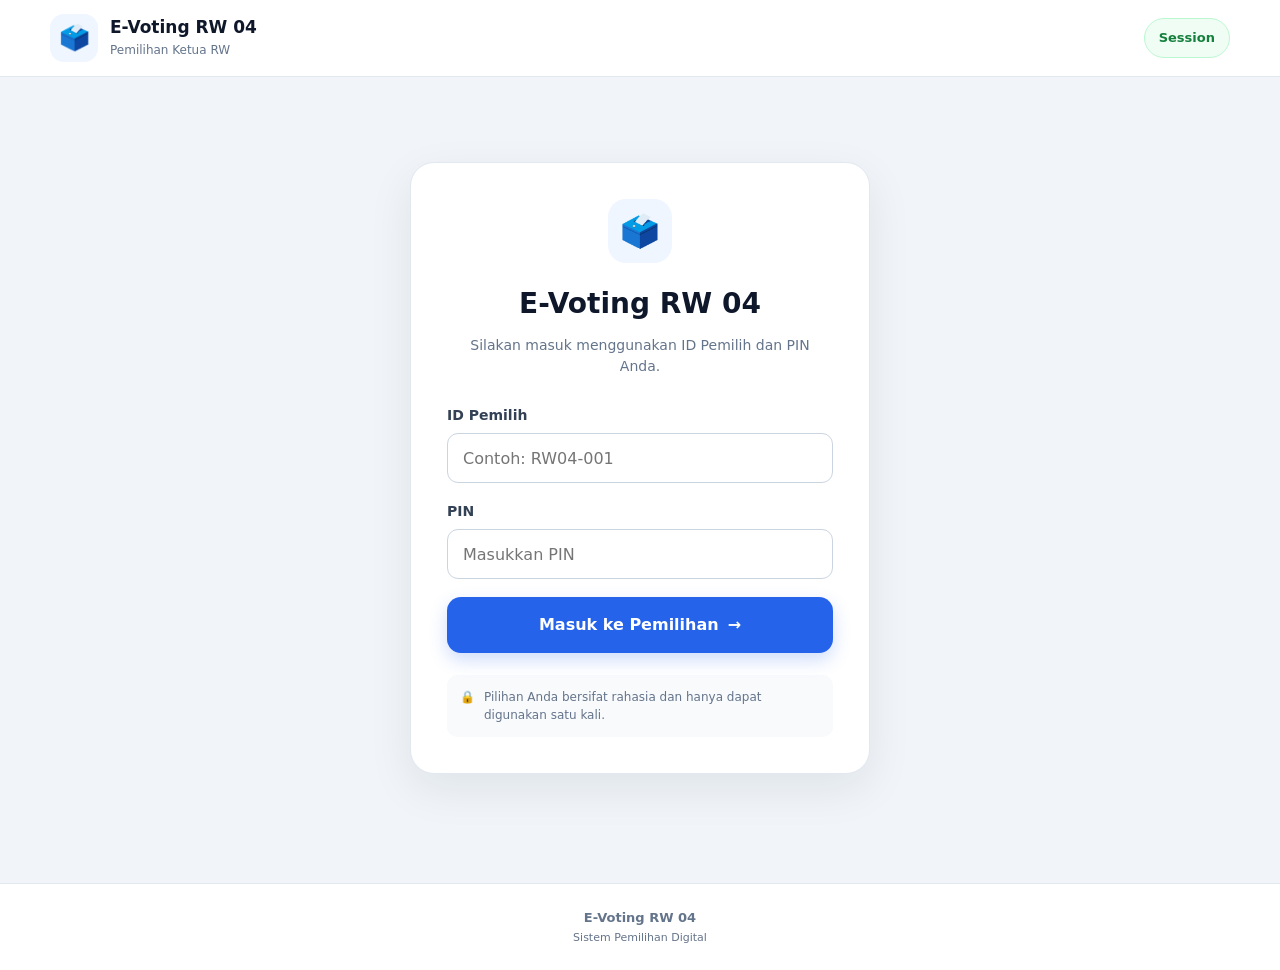
==== index.html @ 7c5d0c3f "first commit" ====
<!DOCTYPE html>
<html lang="id">

<head>

    <meta charset="UTF-8">

    <meta
        name="viewport"
        content="width=device-width, initial-scale=1.0"
    >

    <meta
        name="theme-color"
        content="#2563eb"
    >
    <link rel="icon" type="image/png" href="voting-box.png">

    <title>E-Voting RW 04</title>

    <link
        rel="stylesheet"
        href="style.css"
    >

</head>


<body>


<!-- =====================================================
     LOADING
===================================================== -->

<div
    id="loading"
    class="loading-overlay hidden"
>

    <div class="loading-box">

        <div class="loading-spinner"></div>

        <p id="loadingText">
            Memproses...
        </p>

    </div>

</div>



<!-- =====================================================
     APP
===================================================== -->

<div class="app">


    <!-- =================================================
         HEADER
    ================================================== -->

    <header class="app-header">

        <div class="header-inner">

            <div class="brand">

                <div class="brand-icon">
                    🗳️
                </div>

                <div>

                    <h1>
                        E-Voting RW 04
                    </h1>

                    <p>
                        Pemilihan Ketua RW
                    </p>

                </div>

            </div>


            <div class="header-actions">

                <div
                    id="sessionTimer"
                    class="session-badge"
                >
                    Session
                </div>

                <button
                    type="button"
                    id="logoutButton"
                    class="button button-logout hidden"
                >
                    Keluar
                </button>

            </div>

        </div>

    </header>



    <!-- =================================================
         MAIN
    ================================================== -->

    <main class="main-container">


        <!-- =================================================
             LOGIN PAGE
        ================================================== -->

        <section
            id="loginPage"
            class="page"
        >

            <div class="login-wrapper">

                <div class="login-card">


                    <div class="login-icon">
                        🗳️
                    </div>


                    <h2>
                        E-Voting RW 04
                    </h2>


                    <p class="login-description">
                        Silakan masuk menggunakan
                        ID Pemilih dan PIN Anda.
                    </p>


                    <div
                        id="loginMessage"
                        class="message"
                    ></div>


                    <form id="loginForm">


                        <div class="form-group">

                            <label for="idPemilih">
                                ID Pemilih
                            </label>

                            <input
                                type="text"
                                id="idPemilih"
                                name="idPemilih"
                                placeholder="Contoh: RW04-001"
                                autocomplete="username"
                                required
                            >

                        </div>


                        <div class="form-group">

                            <label for="pin">
                                PIN
                            </label>

                            <input
                                type="password"
                                id="pin"
                                name="pin"
                                placeholder="Masukkan PIN"
                                autocomplete="current-password"
                                inputmode="numeric"
                                required
                            >

                        </div>


                        <button
                            type="submit"
                            id="loginButton"
                            class="button button-primary button-large"
                        >
                            Masuk ke Pemilihan
                            <span>→</span>
                        </button>


                    </form>


                    <div class="security-note">

                        <span>🔒</span>

                        <span>
                            Pilihan Anda bersifat rahasia
                            dan hanya dapat digunakan satu kali.
                        </span>

                    </div>

                </div>

            </div>

        </section>



        <!-- =================================================
             VOTING PAGE
        ================================================== -->

        <section
            id="votingPage"
            class="page hidden"
        >


            <!-- USER INFO -->

            <div class="welcome-card">

                <div>

                    <span class="section-label">
                        SELAMAT DATANG
                    </span>

                    <h2>
                        Halo,
                        <span id="userName">
                            -
                        </span>
                    </h2>

                    <p>
                        Silakan pilih satu calon
                        untuk memberikan suara Anda.
                    </p>

                </div>


                <div class="vote-rule">

                    <strong>
                        1 suara
                    </strong>

                    <span>
                        per pemilih
                    </span>

                </div>

            </div>



            <!-- WARNING -->

            <div class="warning-card">

                <div class="warning-icon">
                    ⚠️
                </div>

                <div>

                    <strong>
                        Perhatikan pilihan Anda
                    </strong>

                    <p>
                        Anda hanya dapat memilih satu calon.
                        Pastikan pilihan Anda sudah benar
                        karena suara yang telah dikirim
                        tidak dapat diubah.
                    </p>

                </div>

            </div>



            <!-- TITLE -->

            <div class="candidate-heading">

                <div>

                    <span class="section-label">
                        DAFTAR CALON
                    </span>

                    <h2>
                        Siapa pilihan Anda?
                    </h2>

                </div>


                <div class="candidate-count">

                    <strong id="candidateCount">
                        0
                    </strong>

                    <span>
                        calon
                    </span>

                </div>

            </div>



            <!-- CANDIDATE GRID -->

            <div
                id="candidateGrid"
                class="candidate-grid"
            >

                <div class="candidate-loading">

                    <div class="candidate-spinner"></div>

                    <span>
                        Memuat daftar calon...
                    </span>

                </div>

            </div>



            <!-- SELECTED INFO -->

            <div
                id="selectedInfo"
                class="selected-info hidden"
            >

                <div class="selected-check">
                    ✓
                </div>

                <div class="selected-info-text">

                    <span>
                        PILIHAN ANDA
                    </span>

                    <strong id="selectedCandidateName">
                        -
                    </strong>

                </div>

                <div
                    id="selectedCandidateNumber"
                    class="selected-number"
                >
                    00
                </div>

            </div>



            <!-- CONFIRM BUTTON -->

            <div class="confirm-area">

                <button
                    type="button"
                    id="confirmVoteButton"
                    class="button button-primary button-large"
                >
                    Lanjutkan Konfirmasi
                    <span>→</span>
                </button>

            </div>


        </section>



        <!-- =================================================
             CONFIRM PAGE
        ================================================== -->

        <section
            id="confirmPage"
            class="page hidden"
        >

            <div class="confirm-wrapper">

                <div class="confirm-card">


                    <div class="confirm-icon">
                        ✓
                    </div>


                    <span class="section-label">
                        KONFIRMASI PILIHAN
                    </span>


                    <h2>
                        Pastikan pilihan Anda
                        sudah benar
                    </h2>


                    <p class="confirm-description">
                        Setelah suara dikirim,
                        pilihan tidak dapat diubah.
                    </p>



                    <div class="confirmation-candidate">

                        <div
                            id="confirmationNumber"
                            class="confirmation-number"
                        >
                            00
                        </div>

                        <div>

                            <span>
                                Anda memilih
                            </span>

                            <strong id="confirmationName">
                                -
                            </strong>

                        </div>

                    </div>



                    <div
                        id="voteMessage"
                        class="message"
                    ></div>



                    <div class="confirm-actions">

                        <button
                            type="button"
                            id="backToVotingButton"
                            class="button button-secondary"
                        >
                            ← Kembali
                        </button>


                        <button
                            type="button"
                            id="submitVoteButton"
                            class="button button-primary"
                        >
                            Ya, Kirim Suara
                            <span>✓</span>
                        </button>

                    </div>


                </div>

            </div>

        </section>



        <!-- =================================================
             SUCCESS PAGE
        ================================================== -->

        <section
            id="successPage"
            class="page hidden"
        >

            <div class="success-wrapper">

                <div class="success-card">


                    <div class="success-icon">
                        ✓
                    </div>


                    <span class="section-label">
                        SUARA BERHASIL
                    </span>


                    <h2>
                        Terima kasih!
                    </h2>


                    <p>
                        Suara Anda telah berhasil
                        dicatat dalam sistem.
                    </p>


                    <div class="vote-receipt">

                        <span>
                            ID Suara
                        </span>

                        <strong id="voteId">
                            -
                        </strong>

                    </div>


                    <button
                        type="button"
                        id="viewResultButton"
                        class="button button-primary button-large"
                    >
                        Lihat Hasil
                        <span>→</span>
                    </button>


                </div>

            </div>

        </section>



        <!-- =================================================
             RESULT PAGE
        ================================================== -->

        <section
            id="resultPage"
            class="page hidden"
        >


            <div class="result-header">

                <div>

                    <span class="section-label">
                        HASIL PEMILIHAN
                    </span>

                    <h2>
                        Perolehan Suara
                    </h2>

                    <p>
                        Hasil suara berdasarkan data
                        yang tercatat dalam sistem.
                    </p>

                </div>


                <button
                    type="button"
                    id="refreshResultButton"
                    class="button button-secondary"
                >
                    ↻ Refresh
                </button>

            </div>



            <div
                id="resultGrid"
                class="result-grid"
            ></div>


        </section>


    </main>



    <!-- =================================================
         FOOTER
    ================================================== -->

    <footer class="app-footer">

        <p>
            E-Voting RW 04
        </p>

        <span>
            Sistem Pemilihan Digital
        </span>

    </footer>


</div>



<script src="app.js"></script>

</body>

</html>
---- style.css ----
/* =====================================================
   E-VOTING RW 04
   STYLE.CSS
===================================================== */


/* =====================================================
   RESET
===================================================== */

* {
    box-sizing: border-box;
    margin: 0;
    padding: 0;
}


html {
    scroll-behavior: smooth;
}


body {
    min-height: 100vh;

    background: #f1f5f9;

    color: #0f172a;

    font-family:
        Inter,
        system-ui,
        -apple-system,
        BlinkMacSystemFont,
        "Segoe UI",
        sans-serif;

    line-height: 1.5;
}


button,
input {
    font: inherit;
}


button {
    cursor: pointer;
}


img {
    max-width: 100%;
}


/* =====================================================
   UTILITY
===================================================== */

.hidden {
    display: none !important;
}


/* =====================================================
   APP
===================================================== */

.app {
    min-height: 100vh;

    display: flex;
    flex-direction: column;
}


/* =====================================================
   HEADER
===================================================== */

.app-header {
    position: sticky;
    top: 0;

    z-index: 100;

    background: rgba(255, 255, 255, 0.96);

    border-bottom: 1px solid #e2e8f0;

    backdrop-filter: blur(12px);
}


.header-inner {
    width: min(1180px, calc(100% - 32px));

    min-height: 76px;

    margin: 0 auto;

    display: flex;
    align-items: center;
    justify-content: space-between;

    gap: 20px;
}


.brand {
    display: flex;
    align-items: center;

    gap: 12px;
}


.brand-icon {
    width: 48px;
    height: 48px;

    display: flex;
    align-items: center;
    justify-content: center;

    background: #eff6ff;

    border-radius: 14px;

    font-size: 25px;
}


.brand h1 {
    color: #0f172a;

    font-size: 17px;
    font-weight: 800;

    line-height: 1.2;
}


.brand p {
    margin-top: 3px;

    color: #64748b;

    font-size: 12px;
}


.header-actions {
    display: flex;
    align-items: center;

    gap: 10px;
}


.session-badge {
    padding: 9px 14px;

    color: #15803d;

    background: #f0fdf4;

    border: 1px solid #bbf7d0;

    border-radius: 999px;

    font-size: 13px;
    font-weight: 700;

    white-space: nowrap;
}


/* =====================================================
   MAIN
===================================================== */

.main-container {
    width: min(1180px, calc(100% - 32px));

    margin: 0 auto;

    flex: 1;

    padding: 36px 0 60px;
}


.page {
    width: 100%;
}


/* =====================================================
   BUTTON
===================================================== */

.button {
    min-height: 48px;

    display: inline-flex;
    align-items: center;
    justify-content: center;

    gap: 9px;

    padding: 0 20px;

    border: 0;
    border-radius: 12px;

    font-weight: 700;

    transition:
        transform 0.15s ease,
        box-shadow 0.15s ease,
        opacity 0.15s ease;
}


.button:hover {
    transform: translateY(-1px);
}


.button:active {
    transform: translateY(0);
}


.button:disabled {
    cursor: not-allowed;

    opacity: 0.65;

    transform: none;
}


.button-primary {
    color: #ffffff;

    background: #2563eb;

    box-shadow:
        0 7px 18px rgba(37, 99, 235, 0.22);
}


.button-primary:hover {
    background: #1d4ed8;
}


.button-secondary {
    color: #1e293b;

    background: #ffffff;

    border: 1px solid #cbd5e1;
}


.button-secondary:hover {
    background: #f8fafc;
}


.button-large {
    width: 100%;

    min-height: 56px;

    border-radius: 14px;

    font-size: 16px;
}


.button-logout {
    min-height: 42px;

    color: #dc2626;

    background: #fff7f7;

    border: 1px solid #fecaca;

    border-radius: 11px;
}


.button-logout:hover {
    background: #fef2f2;
}


.is-loading {
    position: relative;

    pointer-events: none;
}


/* =====================================================
   LOGIN
===================================================== */

.login-wrapper {
    min-height: calc(100vh - 190px);

    display: flex;
    align-items: center;
    justify-content: center;
}


.login-card {
    width: min(460px, 100%);

    padding: 36px;

    background: #ffffff;

    border: 1px solid #e2e8f0;

    border-radius: 24px;

    box-shadow:
        0 15px 45px rgba(15, 23, 42, 0.08);
}


.login-icon {
    width: 64px;
    height: 64px;

    margin: 0 auto 20px;

    display: flex;
    align-items: center;
    justify-content: center;

    background: #eff6ff;

    border-radius: 18px;

    font-size: 32px;
}


.login-card h2 {
    text-align: center;

    font-size: 28px;
    font-weight: 800;
}


.login-description {
    margin: 10px auto 28px;

    max-width: 340px;

    color: #64748b;

    text-align: center;

    font-size: 14px;
}


.form-group {
    margin-bottom: 18px;
}


.form-group label {
    display: block;

    margin-bottom: 7px;

    color: #334155;

    font-size: 14px;
    font-weight: 700;
}


.form-group input {
    width: 100%;

    height: 50px;

    padding: 0 15px;

    color: #0f172a;

    background: #ffffff;

    border: 1px solid #cbd5e1;

    border-radius: 11px;

    outline: none;

    transition:
        border-color 0.15s ease,
        box-shadow 0.15s ease;
}


.form-group input:focus {
    border-color: #2563eb;

    box-shadow:
        0 0 0 4px rgba(37, 99, 235, 0.10);
}


.security-note {
    margin-top: 22px;

    padding: 13px;

    display: flex;

    gap: 9px;

    color: #64748b;

    background: #f8fafc;

    border-radius: 10px;

    font-size: 12px;
}


/* =====================================================
   MESSAGE
===================================================== */

.message {
    display: none;

    margin-bottom: 16px;

    padding: 12px 14px;

    border-radius: 10px;

    font-size: 14px;
}


.message:not(:empty) {
    display: block;
}


.message.error {
    color: #b91c1c;

    background: #fef2f2;

    border: 1px solid #fecaca;
}


.message.success {
    color: #166534;

    background: #f0fdf4;

    border: 1px solid #bbf7d0;
}


/* =====================================================
   WELCOME
===================================================== */

.welcome-card {
    display: flex;
    align-items: center;
    justify-content: space-between;

    gap: 20px;

    padding: 26px;

    background: #ffffff;

    border: 1px solid #e2e8f0;

    border-radius: 20px;

    box-shadow:
        0 8px 25px rgba(15, 23, 42, 0.05);
}


.section-label {
    display: block;

    margin-bottom: 7px;

    color: #2563eb;

    font-size: 11px;
    font-weight: 800;

    letter-spacing: 0.12em;
}


.welcome-card h2 {
    font-size: 25px;
    font-weight: 800;
}


.welcome-card p {
    margin-top: 4px;

    color: #64748b;

    font-size: 14px;
}


.vote-rule {
    min-width: 120px;

    padding: 15px;

    text-align: center;

    background: #eff6ff;

    border-radius: 14px;
}


.vote-rule strong {
    display: block;

    color: #1d4ed8;

    font-size: 17px;
}


.vote-rule span {
    color: #64748b;

    font-size: 12px;
}


/* =====================================================
   WARNING
===================================================== */

.warning-card {
    margin-top: 18px;

    padding: 17px 20px;

    display: flex;

    gap: 13px;

    background: #fffbeb;

    border: 1px solid #fde68a;

    border-radius: 16px;
}


.warning-icon {
    font-size: 21px;
}


.warning-card strong {
    color: #92400e;

    font-size: 14px;
}


.warning-card p {
    margin-top: 3px;

    color: #92400e;

    font-size: 13px;
}


/* =====================================================
   CANDIDATE HEADING
===================================================== */

.candidate-heading {
    margin: 34px 0 20px;

    display: flex;
    align-items: end;
    justify-content: space-between;

    gap: 20px;
}


.candidate-heading h2 {
    font-size: 28px;
    font-weight: 800;
}


.candidate-count {
    padding: 9px 15px;

    display: flex;
    align-items: center;

    gap: 5px;

    background: #ffffff;

    border: 1px solid #dbe3ef;

    border-radius: 999px;

    color: #64748b;

    font-size: 13px;
}


.candidate-count strong {
    color: #2563eb;

    font-size: 16px;
}


/* =====================================================
   CANDIDATE GRID
===================================================== */

.candidate-grid {
    display: grid;

    grid-template-columns:
        repeat(3, minmax(0, 1fr));

    gap: 22px;

    align-items: stretch;
}


/* =====================================================
   CANDIDATE CARD
===================================================== */

.candidate-card {
    position: relative;

    display: flex;
    flex-direction: column;

    width: 100%;

    min-width: 0;

    overflow: hidden;

    background: #ffffff;

    border: 1px solid #e2e8f0;

    border-radius: 22px;

    box-shadow:
        0 8px 25px rgba(15, 23, 42, 0.07);

    transition:
        transform 0.2s ease,
        box-shadow 0.2s ease,
        border-color 0.2s ease;
}


.candidate-card:hover {
    transform: translateY(-3px);

    box-shadow:
        0 15px 35px rgba(15, 23, 42, 0.11);
}


.candidate-card.selected {
    border: 2px solid #2563eb;

    box-shadow:
        0 12px 32px rgba(37, 99, 235, 0.18);
}


/* =====================================================
   CANDIDATE PHOTO
===================================================== */

.candidate-photo {
    position: relative;

    width: 100%;

    aspect-ratio: 4 / 3;

    overflow: hidden;

    background: #e2e8f0;
}


.candidate-image {
    display: block;

    width: 100%;
    height: 100%;

    object-fit: cover;

    object-position: center;

    background: #e2e8f0;

    transition:
        transform 0.3s ease;
}


.candidate-card:hover
.candidate-image {
    transform: scale(1.02);
}


/* =====================================================
   CANDIDATE NUMBER
===================================================== */

.candidate-number {
    position: absolute;

    top: 14px;
    left: 14px;

    z-index: 10;

    min-width: 58px;
    height: 48px;

    padding: 0 12px;

    display: flex;
    align-items: center;
    justify-content: center;

    color: #ffffff;

    background: #2563eb;

    border: 4px solid #ffffff;

    border-radius: 14px;

    font-size: 20px;
    font-weight: 800;

    line-height: 1;

    box-shadow:
        0 5px 14px rgba(37, 99, 235, 0.3);
}


/* =====================================================
   CANDIDATE CONTENT
===================================================== */

.candidate-content {
    display: flex;
    flex-direction: column;

    flex: 1;

    padding: 24px;
}


.candidate-name {
    margin: 0 0 9px;

    color: #0f172a;

    font-size: 21px;
    font-weight: 800;

    line-height: 1.3;
}


.candidate-vision {
    margin: 0;

    min-height: 52px;

    color: #64748b;

    font-size: 14px;

    line-height: 1.6;
}


/* =====================================================
   MISSION DETAILS
===================================================== */

.mission-details {
    margin-top: 16px;

    padding-top: 15px;

    border-top: 1px solid #e2e8f0;
}


.mission-details summary {
    cursor: pointer;

    color: #2563eb;

    font-size: 14px;
    font-weight: 700;

    list-style: none;
}


.mission-details summary::-webkit-details-marker {
    display: none;
}


.mission-details summary::before {
    content: "+";

    display: inline-block;

    margin-right: 9px;

    font-size: 19px;

    font-weight: 500;
}


.mission-details[open]
summary::before {
    content: "−";
}


.mission-content {
    margin-top: 14px;

    padding: 14px;

    color: #475569;

    background: #f8fafc;

    border-radius: 11px;

    font-size: 13px;

    line-height: 1.6;
}


.mission-content strong {
    display: block;

    margin-bottom: 4px;

    color: #0f172a;
}


.mission-content strong:not(:first-child) {
    margin-top: 13px;
}


.mission-content p {
    margin: 0;
}


/* =====================================================
   SELECT BUTTON
===================================================== */

.select-candidate {
    width: 100%;

    min-height: 56px;

    margin-top: 22px;

    border-radius: 13px;

    font-size: 16px;
}


/* =====================================================
   SELECTED BADGE
===================================================== */

.selected-badge {
    display: none;

    margin-top: 11px;

    color: #2563eb;

    font-size: 13px;
    font-weight: 700;

    text-align: center;
}


.candidate-card.selected
.selected-badge {
    display: block;
}


/* =====================================================
   SELECTED INFO
===================================================== */

.selected-info {
    margin-top: 22px;

    padding: 16px 20px;

    display: flex;
    align-items: center;

    gap: 13px;

    background: #eff6ff;

    border: 1px solid #bfdbfe;

    border-radius: 15px;
}


.selected-check {
    width: 38px;
    height: 38px;

    flex: 0 0 auto;

    display: flex;
    align-items: center;
    justify-content: center;

    color: #ffffff;

    background: #2563eb;

    border-radius: 50%;

    font-weight: 800;
}


.selected-info-text {
    flex: 1;

    min-width: 0;
}


.selected-info-text span {
    display: block;

    color: #64748b;

    font-size: 10px;
    font-weight: 800;

    letter-spacing: 0.1em;
}


.selected-info-text strong {
    display: block;

    margin-top: 2px;

    color: #0f172a;

    font-size: 16px;
}


.selected-number {
    color: #2563eb;

    font-size: 23px;
    font-weight: 900;
}


.confirm-area {
    margin-top: 18px;
}


/* =====================================================
   LOADING CANDIDATE
===================================================== */

.candidate-loading {
    grid-column: 1 / -1;

    min-height: 220px;

    display: flex;
    align-items: center;
    justify-content: center;
    flex-direction: column;

    gap: 13px;

    color: #64748b;

    background: #ffffff;

    border: 1px solid #e2e8f0;

    border-radius: 20px;
}


.candidate-spinner,
.loading-spinner {
    width: 36px;
    height: 36px;

    border: 4px solid #dbeafe;

    border-top-color: #2563eb;

    border-radius: 50%;

    animation:
        spin 0.8s linear infinite;
}


@keyframes spin {

    to {
        transform: rotate(360deg);
    }

}


.empty-card {
    grid-column: 1 / -1;

    padding: 35px;

    display: flex;
    flex-direction: column;

    align-items: center;

    gap: 8px;

    text-align: center;

    background: #ffffff;

    border: 1px solid #e2e8f0;

    border-radius: 18px;
}


.empty-card strong {
    color: #0f172a;
}


.empty-card span {
    color: #64748b;

    font-size: 14px;
}


/* =====================================================
   CONFIRM PAGE
===================================================== */

.confirm-wrapper,
.success-wrapper {
    min-height: calc(100vh - 190px);

    display: flex;
    align-items: center;
    justify-content: center;
}


.confirm-card,
.success-card {
    width: min(570px, 100%);

    padding: 40px;

    text-align: center;

    background: #ffffff;

    border: 1px solid #e2e8f0;

    border-radius: 24px;

    box-shadow:
        0 15px 45px rgba(15, 23, 42, 0.08);
}


.confirm-icon,
.success-icon {
    width: 70px;
    height: 70px;

    margin: 0 auto 20px;

    display: flex;
    align-items: center;
    justify-content: center;

    color: #ffffff;

    background: #2563eb;

    border-radius: 50%;

    font-size: 32px;
    font-weight: 800;
}


.confirm-card h2,
.success-card h2 {
    font-size: 28px;
    font-weight: 800;
}


.confirm-description,
.success-card > p {
    margin: 10px auto 25px;

    color: #64748b;

    font-size: 14px;
}


.confirmation-candidate {
    margin: 22px 0;

    padding: 18px;

    display: flex;
    align-items: center;

    gap: 16px;

    text-align: left;

    background: #eff6ff;

    border: 1px solid #bfdbfe;

    border-radius: 16px;
}


.confirmation-number {
    width: 62px;
    height: 62px;

    flex: 0 0 auto;

    display: flex;
    align-items: center;
    justify-content: center;

    color: #ffffff;

    background: #2563eb;

    border-radius: 15px;

    font-size: 22px;
    font-weight: 900;
}


.confirmation-candidate span {
    display: block;

    color: #64748b;

    font-size: 12px;
}


.confirmation-candidate strong {
    display: block;

    margin-top: 2px;

    color: #0f172a;

    font-size: 20px;
}


.confirm-actions {
    margin-top: 22px;

    display: grid;

    grid-template-columns:
        1fr 1.4fr;

    gap: 12px;
}


/* =====================================================
   SUCCESS
===================================================== */

.success-icon {
    background: #16a34a;
}


.vote-receipt {
    margin: 25px 0;

    padding: 16px;

    background: #f8fafc;

    border: 1px solid #e2e8f0;

    border-radius: 13px;
}


.vote-receipt span {
    display: block;

    color: #64748b;

    font-size: 12px;
}


.vote-receipt strong {
    display: block;

    margin-top: 4px;

    color: #0f172a;

    font-size: 17px;
}


/* =====================================================
   RESULT
===================================================== */

.result-header {
    margin-bottom: 22px;

    display: flex;
    align-items: end;
    justify-content: space-between;

    gap: 20px;
}


.result-header h2 {
    font-size: 29px;
    font-weight: 800;
}


.result-header p {
    margin-top: 5px;

    color: #64748b;

    font-size: 14px;
}


.result-grid {
    display: flex;
    flex-direction: column;

    gap: 12px;
}


.result-card {
    padding: 18px 20px;

    display: flex;
    align-items: center;

    gap: 16px;

    background: #ffffff;

    border: 1px solid #e2e8f0;

    border-radius: 15px;
}


.result-rank {
    width: 42px;
    height: 42px;

    flex: 0 0 auto;

    display: flex;
    align-items: center;
    justify-content: center;

    color: #ffffff;

    background: #2563eb;

    border-radius: 11px;

    font-weight: 800;
}


.result-main {
    flex: 1;

    min-width: 0;
}


.result-name {
    margin-bottom: 8px;

    color: #0f172a;

    font-size: 15px;
    font-weight: 700;
}


.result-bar-wrapper {
    width: 100%;
    height: 9px;

    overflow: hidden;

    background: #e2e8f0;

    border-radius: 99px;
}


.result-bar {
    height: 100%;

    background: #2563eb;

    border-radius: inherit;

    transition: width 0.5s ease;
}


.result-votes {
    min-width: 80px;

    text-align: right;
}


.result-votes strong {
    display: block;

    color: #0f172a;

    font-size: 20px;
}


.result-votes span {
    color: #64748b;

    font-size: 12px;
}


.result-total {
    margin-top: 10px;

    color: #64748b;

    font-size: 13px;

    text-align: right;
}


/* =====================================================
   GLOBAL LOADING
===================================================== */

.loading-overlay {
    position: fixed;

    inset: 0;

    z-index: 9999;

    display: flex;
    align-items: center;
    justify-content: center;

    background: rgba(15, 23, 42, 0.35);

    backdrop-filter: blur(3px);
}


.loading-box {
    min-width: 190px;

    padding: 25px;

    display: flex;
    flex-direction: column;

    align-items: center;

    gap: 13px;

    background: #ffffff;

    border-radius: 18px;

    box-shadow:
        0 20px 50px rgba(15, 23, 42, 0.2);
}


.loading-box p {
    color: #334155;

    font-size: 14px;
    font-weight: 600;
}


/* =====================================================
   FOOTER
===================================================== */

.app-footer {
    padding: 24px 16px;

    color: #64748b;

    text-align: center;

    border-top: 1px solid #e2e8f0;

    background: #ffffff;
}


.app-footer p {
    font-size: 13px;
    font-weight: 700;
}


.app-footer span {
    display: block;

    margin-top: 2px;

    font-size: 11px;
}


/* =====================================================
   TABLET
===================================================== */

@media (max-width: 980px) {

    .candidate-grid {
        grid-template-columns:
            repeat(2, minmax(0, 1fr));
    }

}


/* =====================================================
   MOBILE
===================================================== */

@media (max-width: 680px) {

    .header-inner {
        width: min(
            100% - 20px,
            1180px
        );

        min-height: 68px;
    }


    .brand-icon {
        width: 42px;
        height: 42px;

        border-radius: 12px;

        font-size: 21px;
    }


    .brand h1 {
        font-size: 15px;
    }


    .brand p {
        display: none;
    }


    .session-badge {
        padding: 7px 10px;

        font-size: 11px;
    }


    .button-logout {
        min-height: 38px;

        padding: 0 12px;

        font-size: 12px;
    }


    .main-container {
        width: calc(100% - 20px);

        padding-top: 20px;
        padding-bottom: 35px;
    }


    .login-wrapper,
    .confirm-wrapper,
    .success-wrapper {
        min-height: calc(100vh - 160px);
    }


    .login-card,
    .confirm-card,
    .success-card {
        padding: 28px 20px;

        border-radius: 20px;
    }


    .login-card h2,
    .confirm-card h2,
    .success-card h2 {
        font-size: 24px;
    }


    .welcome-card {
        padding: 20px;

        align-items: flex-start;

        flex-direction: column;
    }


    .welcome-card h2 {
        font-size: 22px;
    }


    .vote-rule {
        width: 100%;
    }


    .warning-card {
        padding: 15px;
    }


    .candidate-heading {
        margin-top: 27px;

        align-items: center;
    }


    .candidate-heading h2 {
        font-size: 23px;
    }


    .candidate-grid {
        grid-template-columns: 1fr;

        gap: 17px;
    }


    .candidate-card {
        border-radius: 20px;
    }


    .candidate-photo {
        aspect-ratio: 4 / 3;
    }


    .candidate-number {
        top: 12px;
        left: 12px;

        min-width: 54px;
        height: 44px;

        padding: 0 10px;

        border-width: 3px;

        border-radius: 12px;

        font-size: 18px;
    }


    .candidate-content {
        padding: 21px 20px 20px;
    }


    .candidate-name {
        font-size: 20px;
    }


    .candidate-vision {
        min-height: auto;

        font-size: 14px;
    }


    .select-candidate {
        min-height: 54px;

        margin-top: 20px;

        font-size: 16px;
    }


    .selected-info {
        padding: 14px 15px;
    }


    .confirm-actions {
        grid-template-columns: 1fr;

    }


    .result-header {
        align-items: flex-start;

        flex-direction: column;
    }


    .result-header h2 {
        font-size: 24px;
    }


    .result-header .button {
        width: 100%;
    }


    .result-card {
        padding: 14px;

        gap: 11px;
    }


    .result-rank {
        width: 38px;
        height: 38px;
    }


    .result-name {
        font-size: 13px;
    }


    .result-votes {
        min-width: 55px;
    }


    .result-votes strong {
        font-size: 17px;
    }

}


/* =====================================================
   VERY SMALL PHONE
===================================================== */

@media (max-width: 390px) {

    .candidate-heading {
        align-items: flex-start;

        flex-direction: column;
    }


    .candidate-count {
        align-self: flex-start;
    }


    .candidate-number {
        min-width: 50px;
        height: 42px;

        font-size: 17px;
    }


    .candidate-content {
        padding: 19px 17px;
    }


    .brand {
        gap: 8px;
    }


    .header-actions {
        gap: 6px;
    }

}
/* =====================================================
   VISI & MISI
===================================================== */

.candidate-vision {
    margin: 14px 0;
}

.candidate-vision strong,
.vision-section strong,
.misi-section strong {
    display: block;
    margin-bottom: 6px;
    font-weight: 700;
}

.candidate-vision p,
.vision-section p {
    margin: 0;
    line-height: 1.6;
}


/* =====================================================
   MISSION LIST
===================================================== */

.mission-list {
    margin: 8px 0 0;
    padding-left: 22px;
}

.mission-list li {
    margin-bottom: 8px;
    line-height: 1.55;
}

.mission-list li:last-child {
    margin-bottom: 0;
}


/* =====================================================
   MISSION CONTENT
===================================================== */

.mission-content {
    margin-top: 14px;
}

.vision-section {
    margin-bottom: 18px;
}

.misi-section {
    margin-top: 10px;
}

.mission-empty {
    margin: 8px 0 0;
    opacity: 0.7;
}


/* =====================================================
   DETAILS
===================================================== */

.mission-details {
    margin-top: 10px;
}

.mission-details summary {
    cursor: pointer;
    font-weight: 600;
    user-select: none;
}

.mission-details summary:hover {
    opacity: 0.8;
}
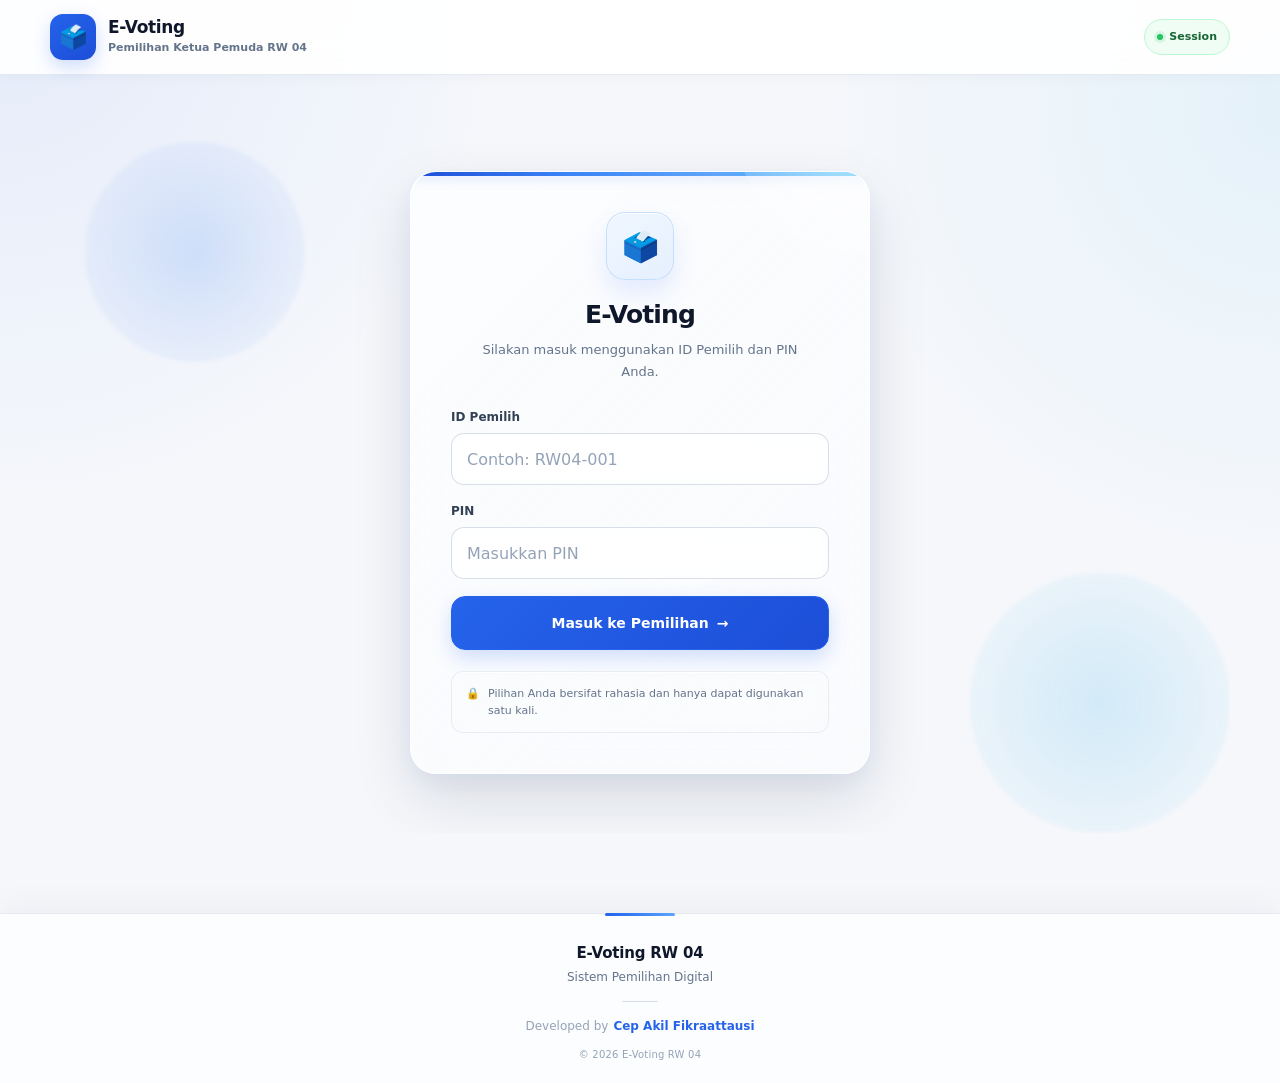
==== commit 01eeaf35: "Update login glassmorphism, etc" ====
--- a/index.html
+++ b/index.html
@@ -76,11 +76,11 @@
                 <div>
 
                     <h1>
-                        E-Voting RW 04
+                        E-Voting
                     </h1>
 
                     <p>
-                        Pemilihan Ketua RW
+                        Pemilihan Ketua Pemuda RW 04
                     </p>
 
                 </div>
@@ -140,7 +140,7 @@
 
 
                     <h2>
-                        E-Voting RW 04
+                        E-Voting
                     </h2>
 
 
@@ -639,17 +639,25 @@
          FOOTER
     ================================================== -->
 
-    <footer class="app-footer">
-
-        <p>
-            E-Voting RW 04
-        </p>
-
-        <span>
-            Sistem Pemilihan Digital
-        </span>
-
-    </footer>
+<footer class="app-footer">
+
+    <div class="footer-brand">
+        <strong>E-Voting RW 04</strong>
+        <span>Sistem Pemilihan Digital</span>
+    </div>
+
+    <div class="footer-divider"></div>
+
+    <div class="footer-developer">
+        <span>Developed by</span>
+        <strong>Cep Akil Fikraattausi</strong>
+    </div>
+
+    <div class="footer-copyright">
+        © 2026 E-Voting RW 04
+    </div>
+
+</footer>
 
 
 </div>
--- a/style.css
+++ b/style.css
@@ -1,12 +1,73 @@
-/* =====================================================
+/* =========================================================
    E-VOTING RW 04
-   STYLE.CSS
-===================================================== */
-
-
-/* =====================================================
+   MODERN MOBILE-FIRST ELECTION SYSTEM
+   STYLE.CSS — FINAL MOBILE
+   ---------------------------------------------------------
+   CATATAN:
+   - Tidak mengubah struktur HTML
+   - Tidak mengubah app.js
+   - Tidak mengubah mekanisme foto
+   - Candidate photo tetap 4:3
+========================================================= */
+
+
+/* =========================================================
+   ROOT
+========================================================= */
+
+:root {
+    --primary: #2563eb;
+    --primary-dark: #1d4ed8;
+    --primary-deep: #1e40af;
+    --primary-soft: #eff6ff;
+    --primary-border: #bfdbfe;
+
+    --success: #16a34a;
+    --success-soft: #f0fdf4;
+    --success-border: #bbf7d0;
+
+    --warning: #d97706;
+    --warning-soft: #fffbeb;
+    --warning-border: #fde68a;
+
+    --danger: #dc2626;
+    --danger-soft: #fef2f2;
+    --danger-border: #fecaca;
+
+    --text: #0f172a;
+    --text-secondary: #334155;
+    --text-muted: #64748b;
+    --text-light: #94a3b8;
+
+    --surface: #ffffff;
+    --surface-soft: #f8fafc;
+
+    --border: #e2e8f0;
+    --border-light: #edf2f7;
+
+    --radius-sm: 10px;
+    --radius-md: 14px;
+    --radius-lg: 18px;
+    --radius-xl: 22px;
+    --radius-2xl: 26px;
+
+    --shadow-sm:
+        0 3px 10px rgba(15, 23, 42, 0.04);
+
+    --shadow-md:
+        0 8px 24px rgba(15, 23, 42, 0.06);
+
+    --shadow-lg:
+        0 18px 42px rgba(15, 23, 42, 0.09);
+
+    --shadow-primary:
+        0 12px 28px rgba(37, 99, 235, 0.18);
+}
+
+
+/* =========================================================
    RESET
-===================================================== */
+========================================================= */
 
 * {
     box-sizing: border-box;
@@ -14,21 +75,32 @@
     padding: 0;
 }
 
-
 html {
     scroll-behavior: smooth;
-}
-
+    -webkit-text-size-adjust: 100%;
+}
 
 body {
     min-height: 100vh;
 
-    background: #f1f5f9;
-
-    color: #0f172a;
+    color: var(--text);
+
+    background:
+        radial-gradient(
+            circle at 0% 0%,
+            rgba(37, 99, 235, 0.08),
+            transparent 30%
+        ),
+        radial-gradient(
+            circle at 100% 10%,
+            rgba(14, 165, 233, 0.07),
+            transparent 28%
+        ),
+        #f5f7fb;
 
     font-family:
         Inter,
+        ui-sans-serif,
         system-ui,
         -apple-system,
         BlinkMacSystemFont,
@@ -36,37 +108,47 @@
         sans-serif;
 
     line-height: 1.5;
-}
-
+
+    -webkit-font-smoothing: antialiased;
+    -moz-osx-font-smoothing: grayscale;
+
+    text-rendering: optimizeLegibility;
+}
 
 button,
 input {
     font: inherit;
 }
 
-
 button {
     cursor: pointer;
-}
-
+    -webkit-tap-highlight-color: transparent;
+}
 
 img {
     max-width: 100%;
 }
 
-
-/* =====================================================
+button:focus-visible,
+input:focus-visible,
+summary:focus-visible {
+    outline: 3px solid rgba(37, 99, 235, 0.22);
+    outline-offset: 3px;
+}
+
+
+/* =========================================================
    UTILITY
-===================================================== */
+========================================================= */
 
 .hidden {
     display: none !important;
 }
 
 
-/* =====================================================
+/* =========================================================
    APP
-===================================================== */
+========================================================= */
 
 .app {
     min-height: 100vh;
@@ -76,9 +158,9 @@
 }
 
 
-/* =====================================================
+/* =========================================================
    HEADER
-===================================================== */
+========================================================= */
 
 .app-header {
     position: sticky;
@@ -86,18 +168,22 @@
 
     z-index: 100;
 
-    background: rgba(255, 255, 255, 0.96);
-
-    border-bottom: 1px solid #e2e8f0;
-
-    backdrop-filter: blur(12px);
-}
-
+    background:
+        rgba(255, 255, 255, 0.92);
+
+    border-bottom: 1px solid rgba(226, 232, 240, 0.9);
+
+    backdrop-filter: blur(18px);
+    -webkit-backdrop-filter: blur(18px);
+
+    box-shadow:
+        0 2px 14px rgba(15, 23, 42, 0.035);
+}
 
 .header-inner {
-    width: min(1180px, calc(100% - 32px));
-
-    min-height: 76px;
+    width: min(1180px, calc(100% - 20px));
+
+    min-height: 68px;
 
     margin: 0 auto;
 
@@ -105,202 +191,294 @@
     align-items: center;
     justify-content: space-between;
 
-    gap: 20px;
-}
-
+    gap: 10px;
+}
 
 .brand {
+    min-width: 0;
+
     display: flex;
     align-items: center;
 
-    gap: 12px;
-}
-
+    gap: 9px;
+}
 
 .brand-icon {
-    width: 48px;
-    height: 48px;
+    width: 42px;
+    height: 42px;
+
+    flex: 0 0 auto;
 
     display: flex;
     align-items: center;
     justify-content: center;
 
-    background: #eff6ff;
-
-    border-radius: 14px;
-
-    font-size: 25px;
-}
-
+    color: #ffffff;
+
+    background:
+        linear-gradient(
+            145deg,
+            #2563eb,
+            #1d4ed8
+        );
+
+    border-radius: 12px;
+
+    font-size: 21px;
+
+    box-shadow:
+        0 7px 18px rgba(37, 99, 235, 0.22);
+}
 
 .brand h1 {
-    color: #0f172a;
-
-    font-size: 17px;
-    font-weight: 800;
+    overflow: hidden;
+
+    color: var(--text);
+
+    font-size: 15px;
+    font-weight: 850;
+
+    letter-spacing: -0.02em;
 
     line-height: 1.2;
-}
-
+
+    white-space: nowrap;
+    text-overflow: ellipsis;
+}
 
 .brand p {
-    margin-top: 3px;
-
-    color: #64748b;
-
-    font-size: 12px;
-}
-
+    margin-top: 2px;
+
+    color: var(--text-muted);
+
+    font-size: 10px;
+    font-weight: 550;
+
+    white-space: nowrap;
+}
 
 .header-actions {
     display: flex;
     align-items: center;
 
-    gap: 10px;
-}
-
+    gap: 6px;
+}
 
 .session-badge {
-    padding: 9px 14px;
-
-    color: #15803d;
-
-    background: #f0fdf4;
-
-    border: 1px solid #bbf7d0;
-
-    border-radius: 999px;
-
-    font-size: 13px;
-    font-weight: 700;
-
-    white-space: nowrap;
-}
-
-
-/* =====================================================
-   MAIN
-===================================================== */
-
-.main-container {
-    width: min(1180px, calc(100% - 32px));
-
-    margin: 0 auto;
-
-    flex: 1;
-
-    padding: 36px 0 60px;
-}
-
-
-.page {
-    width: 100%;
-}
-
-
-/* =====================================================
-   BUTTON
-===================================================== */
-
-.button {
-    min-height: 48px;
+    min-height: 32px;
+
+    padding: 0 9px;
 
     display: inline-flex;
     align-items: center;
     justify-content: center;
 
-    gap: 9px;
-
-    padding: 0 20px;
-
-    border: 0;
+    gap: 6px;
+
+    color: #166534;
+
+    background:
+        #f0fdf4;
+
+    border: 1px solid #bbf7d0;
+
+    border-radius: 999px;
+
+    font-size: 10px;
+    font-weight: 750;
+
+    white-space: nowrap;
+}
+
+.session-badge::before {
+    content: "";
+
+    width: 6px;
+    height: 6px;
+
+    display: block;
+
+    flex: 0 0 auto;
+
+    background: #22c55e;
+
+    border-radius: 50%;
+
+    box-shadow:
+        0 0 0 3px rgba(34, 197, 94, 0.12);
+}
+
+
+/* =========================================================
+   MAIN
+========================================================= */
+
+.main-container {
+    width: min(1180px, calc(100% - 20px));
+
+    margin: 0 auto;
+
+    flex: 1;
+
+    padding: 20px 0 40px;
+}
+
+.page {
+    width: 100%;
+}
+
+
+/* =========================================================
+   BUTTON BASE
+========================================================= */
+
+.button {
+    min-height: 46px;
+
+    display: inline-flex;
+    align-items: center;
+    justify-content: center;
+
+    gap: 8px;
+
+    padding: 0 17px;
+
+    color: var(--text);
+
+    background: #ffffff;
+
+    border: 1px solid transparent;
+
     border-radius: 12px;
 
-    font-weight: 700;
+    font-size: 13px;
+    font-weight: 750;
 
     transition:
-        transform 0.15s ease,
-        box-shadow 0.15s ease,
-        opacity 0.15s ease;
-}
-
+        transform 0.18s ease,
+        box-shadow 0.18s ease,
+        background 0.18s ease,
+        border-color 0.18s ease,
+        color 0.18s ease,
+        opacity 0.18s ease;
+}
 
 .button:hover {
-    transform: translateY(-1px);
-}
-
+    transform: translateY(-2px);
+}
 
 .button:active {
     transform: translateY(0);
 }
 
-
 .button:disabled {
     cursor: not-allowed;
 
-    opacity: 0.65;
+    opacity: 0.55;
 
     transform: none;
 }
 
+
+/* =========================================================
+   PRIMARY BUTTON
+========================================================= */
 
 .button-primary {
     color: #ffffff;
 
-    background: #2563eb;
-
-    box-shadow:
-        0 7px 18px rgba(37, 99, 235, 0.22);
-}
-
+    background:
+        linear-gradient(
+            135deg,
+            #2563eb,
+            #1d4ed8
+        );
+
+    border-color: #2563eb;
+
+    box-shadow:
+        0 8px 20px rgba(37, 99, 235, 0.20);
+}
 
 .button-primary:hover {
-    background: #1d4ed8;
-}
-
+    background:
+        linear-gradient(
+            135deg,
+            #1d4ed8,
+            #1e40af
+        );
+
+    box-shadow:
+        0 12px 28px rgba(37, 99, 235, 0.27);
+}
+
+
+/* =========================================================
+   SECONDARY BUTTON
+========================================================= */
 
 .button-secondary {
-    color: #1e293b;
+    color: var(--text-secondary);
 
     background: #ffffff;
 
-    border: 1px solid #cbd5e1;
-}
-
+    border-color: #dbe3ee;
+
+    box-shadow:
+        var(--shadow-sm);
+}
 
 .button-secondary:hover {
-    background: #f8fafc;
-}
-
+    color: var(--primary-dark);
+
+    background: #f8fbff;
+
+    border-color: #bfdbfe;
+}
+
+
+/* =========================================================
+   LARGE BUTTON
+========================================================= */
 
 .button-large {
     width: 100%;
 
-    min-height: 56px;
+    min-height: 54px;
 
     border-radius: 14px;
 
-    font-size: 16px;
-}
-
+    font-size: 14px;
+}
+
+
+/* =========================================================
+   LOGOUT
+========================================================= */
 
 .button-logout {
-    min-height: 42px;
-
-    color: #dc2626;
-
-    background: #fff7f7;
-
-    border: 1px solid #fecaca;
-
-    border-radius: 11px;
-}
-
+    min-height: 36px;
+
+    padding: 0 11px;
+
+    color: #b91c1c;
+
+    background: #fffafa;
+
+    border-color: #fecaca;
+
+    border-radius: 10px;
+
+    font-size: 10px;
+}
 
 .button-logout:hover {
+    color: #991b1b;
+
     background: #fef2f2;
-}
-
+
+    border-color: #fca5a5;
+}
 
 .is-loading {
     position: relative;
@@ -309,115 +487,460 @@
 }
 
 
-/* =====================================================
+/* =========================================================
    LOGIN
-===================================================== */
+========================================================= */
+/* =========================================================
+   LOGIN — GLASSMORPHISM
+========================================================= */
 
 .login-wrapper {
-    min-height: calc(100vh - 190px);
+    position: relative;
+
+    min-height: calc(100vh - 160px);
 
     display: flex;
     align-items: center;
     justify-content: center;
-}
-
+
+    padding: 25px 0;
+
+    overflow: hidden;
+}
+
+
+/* ---------------------------------------------------------
+   GLASS BACKGROUND ORBS
+--------------------------------------------------------- */
+
+.login-wrapper::before,
+.login-wrapper::after {
+    content: "";
+
+    position: absolute;
+
+    border-radius: 50%;
+
+    pointer-events: none;
+
+    filter: blur(2px);
+}
+
+.login-wrapper::before {
+    width: 220px;
+    height: 220px;
+
+    top: 4%;
+    left: 3%;
+
+    background:
+        radial-gradient(
+            circle,
+            rgba(59, 130, 246, 0.18),
+            rgba(59, 130, 246, 0)
+        );
+
+    animation:
+        loginFloatOne 7s ease-in-out infinite;
+}
+
+.login-wrapper::after {
+    width: 260px;
+    height: 260px;
+
+    right: 0;
+    bottom: 0;
+
+    background:
+        radial-gradient(
+            circle,
+            rgba(14, 165, 233, 0.15),
+            rgba(14, 165, 233, 0)
+        );
+
+    animation:
+        loginFloatTwo 8s ease-in-out infinite;
+}
+
+
+/* ---------------------------------------------------------
+   GLASS LOGIN CARD
+--------------------------------------------------------- */
 
 .login-card {
+    position: relative;
+
+    z-index: 2;
+
     width: min(460px, 100%);
 
-    padding: 36px;
-
-    background: #ffffff;
-
-    border: 1px solid #e2e8f0;
-
-    border-radius: 24px;
-
-    box-shadow:
-        0 15px 45px rgba(15, 23, 42, 0.08);
-}
-
+    padding: 34px 23px;
+
+    overflow: hidden;
+
+    /*
+       GLASS EFFECT
+    */
+    background:
+        linear-gradient(
+            135deg,
+            rgba(255, 255, 255, 0.72),
+            rgba(255, 255, 255, 0.48)
+        );
+
+    border:
+        1px solid rgba(255, 255, 255, 0.72);
+
+    border-radius: 26px;
+
+    box-shadow:
+        0 25px 60px rgba(15, 23, 42, 0.12),
+        0 8px 25px rgba(37, 99, 235, 0.06),
+        inset 0 1px 0 rgba(255, 255, 255, 0.85);
+
+    backdrop-filter:
+        blur(22px)
+        saturate(145%);
+
+    -webkit-backdrop-filter:
+        blur(22px)
+        saturate(145%);
+
+    animation:
+        loginCardAppear 0.65s ease both;
+}
+
+
+/* ---------------------------------------------------------
+   GLASS HIGHLIGHT
+--------------------------------------------------------- */
+
+.login-card::before {
+    content: "";
+
+    position: absolute;
+
+    top: 0;
+    left: 0;
+    right: 0;
+
+    height: 4px;
+
+    background:
+        linear-gradient(
+            90deg,
+            #1d4ed8,
+            #3b82f6,
+            #60a5fa,
+            #38bdf8
+        );
+
+    box-shadow:
+        0 2px 12px rgba(37, 99, 235, 0.25);
+}
+
+
+/* ---------------------------------------------------------
+   CARD LIGHT REFLECTION
+--------------------------------------------------------- */
+
+.login-card::after {
+    content: "";
+
+    position: absolute;
+
+    width: 230px;
+    height: 230px;
+
+    top: -150px;
+    right: -100px;
+
+    background:
+        radial-gradient(
+            circle,
+            rgba(255, 255, 255, 0.65),
+            rgba(255, 255, 255, 0)
+        );
+
+    border-radius: 50%;
+
+    pointer-events: none;
+}
+
+
+/* ---------------------------------------------------------
+   LOGIN ICON
+--------------------------------------------------------- */
 
 .login-icon {
-    width: 64px;
-    height: 64px;
-
-    margin: 0 auto 20px;
+    position: relative;
+
+    z-index: 2;
+
+    width: 68px;
+    height: 68px;
+
+    margin: 0 auto 19px;
 
     display: flex;
     align-items: center;
     justify-content: center;
 
-    background: #eff6ff;
-
-    border-radius: 18px;
-
-    font-size: 32px;
-}
-
+    color: #1d4ed8;
+
+    background:
+        linear-gradient(
+            145deg,
+            rgba(239, 246, 255, 0.95),
+            rgba(219, 234, 254, 0.72)
+        );
+
+    border:
+        1px solid rgba(191, 219, 254, 0.85);
+
+    border-radius: 19px;
+
+    font-size: 30px;
+
+    box-shadow:
+        0 12px 25px rgba(37, 99, 235, 0.12),
+        inset 0 1px 0 rgba(255, 255, 255, 0.9);
+
+    backdrop-filter: blur(10px);
+    -webkit-backdrop-filter: blur(10px);
+
+    animation:
+        loginIconAppear 0.8s ease 0.15s both;
+}
+
+
+/* ---------------------------------------------------------
+   LOGIN TITLE
+--------------------------------------------------------- */
 
 .login-card h2 {
+    position: relative;
+
+    z-index: 2;
+
+    color: #0f172a;
+
     text-align: center;
 
-    font-size: 28px;
-    font-weight: 800;
-}
-
+    font-size: 25px;
+    font-weight: 850;
+
+    letter-spacing: -0.035em;
+
+    line-height: 1.25;
+
+    animation:
+        loginTextAppear 0.7s ease 0.12s both;
+}
+
+
+/* ---------------------------------------------------------
+   DESCRIPTION
+--------------------------------------------------------- */
 
 .login-description {
-    margin: 10px auto 28px;
-
-    max-width: 340px;
+    position: relative;
+
+    z-index: 2;
+
+    margin: 9px auto 26px;
+
+    max-width: 350px;
 
     color: #64748b;
 
     text-align: center;
 
-    font-size: 14px;
-}
-
+    font-size: 13px;
+
+    line-height: 1.65;
+
+    animation:
+        loginTextAppear 0.7s ease 0.18s both;
+}
+
+
+/* ---------------------------------------------------------
+   LOGIN ANIMATIONS
+--------------------------------------------------------- */
+
+@keyframes loginCardAppear {
+
+    from {
+        opacity: 0;
+
+        transform:
+            translateY(20px)
+            scale(0.97);
+    }
+
+    to {
+        opacity: 1;
+
+        transform:
+            translateY(0)
+            scale(1);
+    }
+}
+
+@keyframes loginIconAppear {
+
+    from {
+        opacity: 0;
+
+        transform:
+            translateY(10px)
+            scale(0.85);
+    }
+
+    to {
+        opacity: 1;
+
+        transform:
+            translateY(0)
+            scale(1);
+    }
+}
+
+@keyframes loginTextAppear {
+
+    from {
+        opacity: 0;
+
+        transform:
+            translateY(8px);
+    }
+
+    to {
+        opacity: 1;
+
+        transform:
+            translateY(0);
+    }
+}
+
+@keyframes loginFloatOne {
+
+    0%,
+    100% {
+        transform:
+            translate3d(0, 0, 0);
+    }
+
+    50% {
+        transform:
+            translate3d(18px, 14px, 0);
+    }
+}
+
+@keyframes loginFloatTwo {
+
+    0%,
+    100% {
+        transform:
+            translate3d(0, 0, 0);
+    }
+
+    50% {
+        transform:
+            translate3d(-18px, -15px, 0);
+    }
+}
+
+/* =========================================================
+   FORM
+========================================================= */
 
 .form-group {
-    margin-bottom: 18px;
-}
-
+    margin-bottom: 17px;
+}
 
 .form-group label {
     display: block;
 
     margin-bottom: 7px;
 
-    color: #334155;
-
-    font-size: 14px;
-    font-weight: 700;
-}
-
+    color: var(--text-secondary);
+
+    font-size: 12px;
+    font-weight: 750;
+}
 
 .form-group input {
     width: 100%;
 
-    height: 50px;
+    height: 52px;
 
     padding: 0 15px;
 
     color: #0f172a;
 
-    background: #ffffff;
-
-    border: 1px solid #cbd5e1;
-
-    border-radius: 11px;
+    background:
+        rgba(255, 255, 255, 0.62);
+
+    border:
+        1px solid rgba(203, 213, 225, 0.75);
+
+    border-radius: 13px;
 
     outline: none;
 
+    box-shadow:
+        inset 0 1px 0 rgba(255, 255, 255, 0.75);
+
+    backdrop-filter: blur(10px);
+    -webkit-backdrop-filter: blur(10px);
+
     transition:
-        border-color 0.15s ease,
-        box-shadow 0.15s ease;
-}
-
+        border-color 0.2s ease,
+        box-shadow 0.2s ease,
+        background 0.2s ease,
+        transform 0.2s ease;
+}
+
+.form-group input::placeholder {
+    color: #94a3b8;
+}
+
+.form-group input:hover {
+    background:
+        rgba(255, 255, 255, 0.78);
+
+    border-color:
+        rgba(148, 163, 184, 0.8);
+}
 
 .form-group input:focus {
+    background:
+        rgba(255, 255, 255, 0.88);
+
+    border-color:
+        #3b82f6;
+
+    box-shadow:
+        0 0 0 4px rgba(37, 99, 235, 0.10),
+        0 8px 20px rgba(37, 99, 235, 0.07);
+
+    transform:
+        translateY(-1px);
+}
+
+.form-group input::placeholder {
+    color: #94a3b8;
+}
+
+.form-group input:hover {
+    border-color: #94a3b8;
+}
+
+.form-group input:focus {
+    background: #fcfdff;
+
     border-color: #2563eb;
 
     box-shadow:
@@ -425,55 +948,70 @@
 }
 
 
+/* =========================================================
+   SECURITY NOTE
+========================================================= */
+
 .security-note {
-    margin-top: 22px;
-
-    padding: 13px;
-
-    display: flex;
-
-    gap: 9px;
+    margin-top: 21px;
+
+    padding: 13px 14px;
+
+    display: flex;
+
+    gap: 8px;
 
     color: #64748b;
 
-    background: #f8fafc;
-
-    border-radius: 10px;
-
-    font-size: 12px;
-}
-
-
-/* =====================================================
+    background:
+        rgba(248, 250, 252, 0.58);
+
+    border:
+        1px solid rgba(226, 232, 240, 0.72);
+
+    border-radius: 12px;
+
+    font-size: 11px;
+
+    line-height: 1.55;
+
+    box-shadow:
+        inset 0 1px 0 rgba(255, 255, 255, 0.8);
+
+    backdrop-filter: blur(8px);
+    -webkit-backdrop-filter: blur(8px);
+}
+
+
+/* =========================================================
    MESSAGE
-===================================================== */
+========================================================= */
 
 .message {
     display: none;
 
-    margin-bottom: 16px;
-
-    padding: 12px 14px;
-
-    border-radius: 10px;
-
-    font-size: 14px;
-}
-
+    margin-bottom: 15px;
+
+    padding: 11px 13px;
+
+    border-radius: 11px;
+
+    font-size: 12px;
+
+    line-height: 1.5;
+}
 
 .message:not(:empty) {
     display: block;
 }
 
-
 .message.error {
-    color: #b91c1c;
-
-    background: #fef2f2;
+    color: #991b1b;
+
+    background: #fff5f5;
 
     border: 1px solid #fecaca;
 }
-
 
 .message.success {
     color: #166534;
@@ -484,197 +1022,265 @@
 }
 
 
-/* =====================================================
+/* =========================================================
    WELCOME
-===================================================== */
+========================================================= */
 
 .welcome-card {
-    display: flex;
-    align-items: center;
+    position: relative;
+
+    display: flex;
+    align-items: flex-start;
     justify-content: space-between;
 
-    gap: 20px;
-
-    padding: 26px;
-
-    background: #ffffff;
-
-    border: 1px solid #e2e8f0;
-
-    border-radius: 20px;
-
-    box-shadow:
-        0 8px 25px rgba(15, 23, 42, 0.05);
-}
-
+    flex-direction: column;
+
+    gap: 18px;
+
+    padding: 21px;
+
+    overflow: hidden;
+
+    background:
+        linear-gradient(
+            135deg,
+            #ffffff 0%,
+            #f8fbff 100%
+        );
+
+    border: 1px solid #dfe7f2;
+
+    border-radius: var(--radius-lg);
+
+    box-shadow:
+        var(--shadow-md);
+}
+
+.welcome-card::after {
+    content: "";
+
+    position: absolute;
+
+    width: 170px;
+    height: 170px;
+
+    right: -85px;
+    top: -95px;
+
+    background: rgba(59, 130, 246, 0.06);
+
+    border-radius: 50%;
+
+    pointer-events: none;
+}
 
 .section-label {
     display: block;
 
-    margin-bottom: 7px;
-
-    color: #2563eb;
-
-    font-size: 11px;
-    font-weight: 800;
-
-    letter-spacing: 0.12em;
-}
-
+    margin-bottom: 6px;
+
+    color: var(--primary);
+
+    font-size: 9px;
+    font-weight: 850;
+
+    letter-spacing: 0.16em;
+
+    text-transform: uppercase;
+}
 
 .welcome-card h2 {
-    font-size: 25px;
-    font-weight: 800;
-}
-
+    color: var(--text);
+
+    font-size: 22px;
+    font-weight: 850;
+
+    letter-spacing: -0.025em;
+
+    line-height: 1.25;
+}
 
 .welcome-card p {
-    margin-top: 4px;
-
-    color: #64748b;
-
-    font-size: 14px;
-}
-
+    margin-top: 5px;
+
+    color: var(--text-muted);
+
+    font-size: 13px;
+
+    line-height: 1.55;
+}
 
 .vote-rule {
-    min-width: 120px;
-
-    padding: 15px;
+    position: relative;
+    z-index: 1;
+
+    width: 100%;
+
+    padding: 14px 17px;
 
     text-align: center;
 
     background: #eff6ff;
 
+    border: 1px solid #dbeafe;
+
     border-radius: 14px;
 }
-
 
 .vote-rule strong {
     display: block;
 
-    color: #1d4ed8;
+    color: var(--primary-dark);
 
     font-size: 17px;
-}
-
+    font-weight: 850;
+}
 
 .vote-rule span {
-    color: #64748b;
-
-    font-size: 12px;
-}
-
-
-/* =====================================================
+    color: var(--text-muted);
+
+    font-size: 10px;
+}
+
+
+/* =========================================================
    WARNING
-===================================================== */
+========================================================= */
 
 .warning-card {
-    margin-top: 18px;
-
-    padding: 17px 20px;
-
-    display: flex;
-
-    gap: 13px;
-
-    background: #fffbeb;
-
-    border: 1px solid #fde68a;
-
-    border-radius: 16px;
-}
-
+    margin-top: 15px;
+
+    padding: 14px;
+
+    display: flex;
+
+    gap: 10px;
+
+    background:
+        linear-gradient(
+            135deg,
+            #fffbeb,
+            #fffdf5
+        );
+
+    border: 1px solid var(--warning-border);
+
+    border-radius: 15px;
+
+    box-shadow:
+        0 5px 16px rgba(146, 64, 14, 0.04);
+}
 
 .warning-icon {
-    font-size: 21px;
-}
-
+    width: 34px;
+    height: 34px;
+
+    flex: 0 0 auto;
+
+    display: flex;
+    align-items: center;
+    justify-content: center;
+
+    background: #fef3c7;
+
+    border-radius: 9px;
+
+    font-size: 17px;
+}
 
 .warning-card strong {
     color: #92400e;
 
-    font-size: 14px;
-}
-
+    font-size: 12px;
+    font-weight: 800;
+}
 
 .warning-card p {
     margin-top: 3px;
 
     color: #92400e;
 
-    font-size: 13px;
-}
-
-
-/* =====================================================
+    font-size: 11px;
+
+    line-height: 1.55;
+}
+
+
+/* =========================================================
    CANDIDATE HEADING
-===================================================== */
+========================================================= */
 
 .candidate-heading {
-    margin: 34px 0 20px;
-
-    display: flex;
-    align-items: end;
+    margin: 28px 0 17px;
+
+    display: flex;
+    align-items: flex-start;
     justify-content: space-between;
 
-    gap: 20px;
-}
-
+    flex-direction: column;
+
+    gap: 10px;
+}
 
 .candidate-heading h2 {
-    font-size: 28px;
-    font-weight: 800;
-}
-
+    color: var(--text);
+
+    font-size: 23px;
+    font-weight: 850;
+
+    letter-spacing: -0.03em;
+}
 
 .candidate-count {
-    padding: 9px 15px;
-
-    display: flex;
+    padding: 7px 12px;
+
+    display: inline-flex;
     align-items: center;
 
     gap: 5px;
 
-    background: #ffffff;
+    background:
+        rgba(255, 255, 255, 0.88);
 
     border: 1px solid #dbe3ef;
 
     border-radius: 999px;
 
-    color: #64748b;
-
-    font-size: 13px;
-}
-
+    color: var(--text-muted);
+
+    font-size: 11px;
+    font-weight: 600;
+
+    box-shadow:
+        var(--shadow-sm);
+}
 
 .candidate-count strong {
-    color: #2563eb;
-
-    font-size: 16px;
-}
-
-
-/* =====================================================
+    color: var(--primary);
+
+    font-size: 14px;
+    font-weight: 850;
+}
+
+
+/* =========================================================
    CANDIDATE GRID
-===================================================== */
+========================================================= */
 
 .candidate-grid {
     display: grid;
 
-    grid-template-columns:
-        repeat(3, minmax(0, 1fr));
-
-    gap: 22px;
+    grid-template-columns: 1fr;
+
+    gap: 17px;
 
     align-items: stretch;
 }
 
 
-/* =====================================================
+/* =========================================================
    CANDIDATE CARD
-===================================================== */
+========================================================= */
 
 .candidate-card {
     position: relative;
@@ -690,39 +1296,46 @@
 
     background: #ffffff;
 
-    border: 1px solid #e2e8f0;
-
-    border-radius: 22px;
-
-    box-shadow:
-        0 8px 25px rgba(15, 23, 42, 0.07);
+    border: 1px solid #e1e8f1;
+
+    border-radius: 20px;
+
+    box-shadow:
+        0 7px 22px rgba(15, 23, 42, 0.055);
 
     transition:
-        transform 0.2s ease,
-        box-shadow 0.2s ease,
-        border-color 0.2s ease;
-}
-
+        transform 0.22s ease,
+        box-shadow 0.22s ease,
+        border-color 0.22s ease;
+}
 
 .candidate-card:hover {
     transform: translateY(-3px);
 
     box-shadow:
-        0 15px 35px rgba(15, 23, 42, 0.11);
-}
-
+        0 16px 34px rgba(15, 23, 42, 0.09);
+}
 
 .candidate-card.selected {
     border: 2px solid #2563eb;
 
     box-shadow:
-        0 12px 32px rgba(37, 99, 235, 0.18);
-}
-
-
-/* =====================================================
+        0 14px 35px rgba(37, 99, 235, 0.16);
+
+    background:
+        linear-gradient(
+            180deg,
+            #ffffff,
+            #f8fbff
+        );
+}
+
+
+/* =========================================================
    CANDIDATE PHOTO
-===================================================== */
+   ---------------------------------------------------------
+   BAGIAN INI DIPERTAHANKAN AGAR APP.JS AMAN
+========================================================= */
 
 .candidate-photo {
     position: relative;
@@ -736,7 +1349,6 @@
     background: #e2e8f0;
 }
 
-
 .candidate-image {
     display: block;
 
@@ -750,9 +1362,8 @@
     background: #e2e8f0;
 
     transition:
-        transform 0.3s ease;
-}
-
+        transform 0.35s ease;
+}
 
 .candidate-card:hover
 .candidate-image {
@@ -760,22 +1371,22 @@
 }
 
 
-/* =====================================================
+/* =========================================================
    CANDIDATE NUMBER
-===================================================== */
+========================================================= */
 
 .candidate-number {
     position: absolute;
 
-    top: 14px;
-    left: 14px;
+    top: 12px;
+    left: 12px;
 
     z-index: 10;
 
-    min-width: 58px;
-    height: 48px;
-
-    padding: 0 12px;
+    min-width: 54px;
+    height: 44px;
+
+    padding: 0 10px;
 
     display: flex;
     align-items: center;
@@ -783,1100 +1394,207 @@
 
     color: #ffffff;
 
-    background: #2563eb;
-
-    border: 4px solid #ffffff;
-
-    border-radius: 14px;
+    background:
+        linear-gradient(
+            135deg,
+            #2563eb,
+            #1d4ed8
+        );
+
+    border: 3px solid #ffffff;
+
+    border-radius: 12px;
+
+    font-size: 18px;
+    font-weight: 850;
+
+    line-height: 1;
+
+    box-shadow:
+        0 7px 17px rgba(37, 99, 235, 0.28);
+}
+
+
+/* =========================================================
+   CANDIDATE CONTENT
+========================================================= */
+
+.candidate-content {
+    display: flex;
+    flex-direction: column;
+
+    flex: 1;
+
+    padding: 21px 20px 20px;
+}
+
+.candidate-name {
+    margin: 0 0 8px;
+
+    color: var(--text);
 
     font-size: 20px;
-    font-weight: 800;
-
-    line-height: 1;
-
-    box-shadow:
-        0 5px 14px rgba(37, 99, 235, 0.3);
-}
-
-
-/* =====================================================
-   CANDIDATE CONTENT
-===================================================== */
-
-.candidate-content {
-    display: flex;
-    flex-direction: column;
-
-    flex: 1;
-
-    padding: 24px;
-}
-
-
-.candidate-name {
-    margin: 0 0 9px;
-
-    color: #0f172a;
-
-    font-size: 21px;
-    font-weight: 800;
+    font-weight: 850;
+
+    letter-spacing: -0.02em;
 
     line-height: 1.3;
 }
 
-
 .candidate-vision {
-    margin: 0;
-
-    min-height: 52px;
-
-    color: #64748b;
-
-    font-size: 14px;
-
-    line-height: 1.6;
-}
-
-
-/* =====================================================
-   MISSION DETAILS
-===================================================== */
-
-.mission-details {
-    margin-top: 16px;
-
-    padding-top: 15px;
-
-    border-top: 1px solid #e2e8f0;
-}
-
-
-.mission-details summary {
-    cursor: pointer;
-
-    color: #2563eb;
-
-    font-size: 14px;
-    font-weight: 700;
-
-    list-style: none;
-}
-
-
-.mission-details summary::-webkit-details-marker {
-    display: none;
-}
-
-
-.mission-details summary::before {
-    content: "+";
-
-    display: inline-block;
-
-    margin-right: 9px;
-
-    font-size: 19px;
-
-    font-weight: 500;
-}
-
-
-.mission-details[open]
-summary::before {
-    content: "−";
-}
-
-
-.mission-content {
-    margin-top: 14px;
-
-    padding: 14px;
-
-    color: #475569;
-
-    background: #f8fafc;
-
-    border-radius: 11px;
+    margin: 12px 0;
+
+    min-height: auto;
+
+    color: var(--text-muted);
 
     font-size: 13px;
 
-    line-height: 1.6;
-}
-
-
-.mission-content strong {
-    display: block;
-
-    margin-bottom: 4px;
-
-    color: #0f172a;
-}
-
-
-.mission-content strong:not(:first-child) {
-    margin-top: 13px;
-}
-
-
-.mission-content p {
-    margin: 0;
-}
-
-
-/* =====================================================
-   SELECT BUTTON
-===================================================== */
-
-.select-candidate {
-    width: 100%;
-
-    min-height: 56px;
-
-    margin-top: 22px;
-
-    border-radius: 13px;
-
-    font-size: 16px;
-}
-
-
-/* =====================================================
-   SELECTED BADGE
-===================================================== */
-
-.selected-badge {
-    display: none;
-
-    margin-top: 11px;
-
-    color: #2563eb;
-
-    font-size: 13px;
-    font-weight: 700;
-
-    text-align: center;
-}
-
-
-.candidate-card.selected
-.selected-badge {
-    display: block;
-}
-
-
-/* =====================================================
-   SELECTED INFO
-===================================================== */
-
-.selected-info {
-    margin-top: 22px;
-
-    padding: 16px 20px;
-
-    display: flex;
-    align-items: center;
-
-    gap: 13px;
-
-    background: #eff6ff;
-
-    border: 1px solid #bfdbfe;
-
-    border-radius: 15px;
-}
-
-
-.selected-check {
-    width: 38px;
-    height: 38px;
-
-    flex: 0 0 auto;
-
-    display: flex;
-    align-items: center;
-    justify-content: center;
-
-    color: #ffffff;
-
-    background: #2563eb;
-
-    border-radius: 50%;
-
-    font-weight: 800;
-}
-
-
-.selected-info-text {
-    flex: 1;
-
-    min-width: 0;
-}
-
-
-.selected-info-text span {
-    display: block;
-
-    color: #64748b;
-
-    font-size: 10px;
-    font-weight: 800;
-
-    letter-spacing: 0.1em;
-}
-
-
-.selected-info-text strong {
-    display: block;
-
-    margin-top: 2px;
-
-    color: #0f172a;
-
-    font-size: 16px;
-}
-
-
-.selected-number {
-    color: #2563eb;
-
-    font-size: 23px;
-    font-weight: 900;
-}
-
-
-.confirm-area {
-    margin-top: 18px;
-}
-
-
-/* =====================================================
-   LOADING CANDIDATE
-===================================================== */
-
-.candidate-loading {
-    grid-column: 1 / -1;
-
-    min-height: 220px;
-
-    display: flex;
-    align-items: center;
-    justify-content: center;
-    flex-direction: column;
-
-    gap: 13px;
-
-    color: #64748b;
-
-    background: #ffffff;
-
-    border: 1px solid #e2e8f0;
-
-    border-radius: 20px;
-}
-
-
-.candidate-spinner,
-.loading-spinner {
-    width: 36px;
-    height: 36px;
-
-    border: 4px solid #dbeafe;
-
-    border-top-color: #2563eb;
-
-    border-radius: 50%;
-
-    animation:
-        spin 0.8s linear infinite;
-}
-
-
-@keyframes spin {
-
-    to {
-        transform: rotate(360deg);
-    }
-
-}
-
-
-.empty-card {
-    grid-column: 1 / -1;
-
-    padding: 35px;
-
-    display: flex;
-    flex-direction: column;
-
-    align-items: center;
-
-    gap: 8px;
-
-    text-align: center;
-
-    background: #ffffff;
-
-    border: 1px solid #e2e8f0;
-
-    border-radius: 18px;
-}
-
-
-.empty-card strong {
-    color: #0f172a;
-}
-
-
-.empty-card span {
-    color: #64748b;
-
-    font-size: 14px;
-}
-
-
-/* =====================================================
-   CONFIRM PAGE
-===================================================== */
-
-.confirm-wrapper,
-.success-wrapper {
-    min-height: calc(100vh - 190px);
-
-    display: flex;
-    align-items: center;
-    justify-content: center;
-}
-
-
-.confirm-card,
-.success-card {
-    width: min(570px, 100%);
-
-    padding: 40px;
-
-    text-align: center;
-
-    background: #ffffff;
-
-    border: 1px solid #e2e8f0;
-
-    border-radius: 24px;
-
-    box-shadow:
-        0 15px 45px rgba(15, 23, 42, 0.08);
-}
-
-
-.confirm-icon,
-.success-icon {
-    width: 70px;
-    height: 70px;
-
-    margin: 0 auto 20px;
-
-    display: flex;
-    align-items: center;
-    justify-content: center;
-
-    color: #ffffff;
-
-    background: #2563eb;
-
-    border-radius: 50%;
-
-    font-size: 32px;
-    font-weight: 800;
-}
-
-
-.confirm-card h2,
-.success-card h2 {
-    font-size: 28px;
-    font-weight: 800;
-}
-
-
-.confirm-description,
-.success-card > p {
-    margin: 10px auto 25px;
-
-    color: #64748b;
-
-    font-size: 14px;
-}
-
-
-.confirmation-candidate {
-    margin: 22px 0;
-
-    padding: 18px;
-
-    display: flex;
-    align-items: center;
-
-    gap: 16px;
-
-    text-align: left;
-
-    background: #eff6ff;
-
-    border: 1px solid #bfdbfe;
-
-    border-radius: 16px;
-}
-
-
-.confirmation-number {
-    width: 62px;
-    height: 62px;
-
-    flex: 0 0 auto;
-
-    display: flex;
-    align-items: center;
-    justify-content: center;
-
-    color: #ffffff;
-
-    background: #2563eb;
-
-    border-radius: 15px;
-
-    font-size: 22px;
-    font-weight: 900;
-}
-
-
-.confirmation-candidate span {
-    display: block;
-
-    color: #64748b;
-
-    font-size: 12px;
-}
-
-
-.confirmation-candidate strong {
-    display: block;
-
-    margin-top: 2px;
-
-    color: #0f172a;
-
-    font-size: 20px;
-}
-
-
-.confirm-actions {
-    margin-top: 22px;
-
-    display: grid;
-
-    grid-template-columns:
-        1fr 1.4fr;
-
-    gap: 12px;
-}
-
-
-/* =====================================================
-   SUCCESS
-===================================================== */
-
-.success-icon {
-    background: #16a34a;
-}
-
-
-.vote-receipt {
-    margin: 25px 0;
-
-    padding: 16px;
-
-    background: #f8fafc;
-
-    border: 1px solid #e2e8f0;
-
-    border-radius: 13px;
-}
-
-
-.vote-receipt span {
-    display: block;
-
-    color: #64748b;
-
-    font-size: 12px;
-}
-
-
-.vote-receipt strong {
-    display: block;
-
-    margin-top: 4px;
-
-    color: #0f172a;
-
-    font-size: 17px;
-}
-
-
-/* =====================================================
-   RESULT
-===================================================== */
-
-.result-header {
-    margin-bottom: 22px;
-
-    display: flex;
-    align-items: end;
-    justify-content: space-between;
-
-    gap: 20px;
-}
-
-
-.result-header h2 {
-    font-size: 29px;
-    font-weight: 800;
-}
-
-
-.result-header p {
-    margin-top: 5px;
-
-    color: #64748b;
-
-    font-size: 14px;
-}
-
-
-.result-grid {
-    display: flex;
-    flex-direction: column;
-
-    gap: 12px;
-}
-
-
-.result-card {
-    padding: 18px 20px;
-
-    display: flex;
-    align-items: center;
-
-    gap: 16px;
-
-    background: #ffffff;
-
-    border: 1px solid #e2e8f0;
-
-    border-radius: 15px;
-}
-
-
-.result-rank {
-    width: 42px;
-    height: 42px;
-
-    flex: 0 0 auto;
-
-    display: flex;
-    align-items: center;
-    justify-content: center;
-
-    color: #ffffff;
-
-    background: #2563eb;
-
-    border-radius: 11px;
-
-    font-weight: 800;
-}
-
-
-.result-main {
-    flex: 1;
-
-    min-width: 0;
-}
-
-
-.result-name {
-    margin-bottom: 8px;
-
-    color: #0f172a;
-
-    font-size: 15px;
-    font-weight: 700;
-}
-
-
-.result-bar-wrapper {
-    width: 100%;
-    height: 9px;
-
-    overflow: hidden;
-
-    background: #e2e8f0;
-
-    border-radius: 99px;
-}
-
-
-.result-bar {
-    height: 100%;
-
-    background: #2563eb;
-
-    border-radius: inherit;
-
-    transition: width 0.5s ease;
-}
-
-
-.result-votes {
-    min-width: 80px;
-
-    text-align: right;
-}
-
-
-.result-votes strong {
-    display: block;
-
-    color: #0f172a;
-
-    font-size: 20px;
-}
-
-
-.result-votes span {
-    color: #64748b;
-
-    font-size: 12px;
-}
-
-
-.result-total {
-    margin-top: 10px;
-
-    color: #64748b;
-
-    font-size: 13px;
-
-    text-align: right;
-}
-
-
-/* =====================================================
-   GLOBAL LOADING
-===================================================== */
-
-.loading-overlay {
-    position: fixed;
-
-    inset: 0;
-
-    z-index: 9999;
-
-    display: flex;
-    align-items: center;
-    justify-content: center;
-
-    background: rgba(15, 23, 42, 0.35);
-
-    backdrop-filter: blur(3px);
-}
-
-
-.loading-box {
-    min-width: 190px;
-
-    padding: 25px;
-
-    display: flex;
-    flex-direction: column;
-
-    align-items: center;
-
-    gap: 13px;
-
-    background: #ffffff;
-
-    border-radius: 18px;
-
-    box-shadow:
-        0 20px 50px rgba(15, 23, 42, 0.2);
-}
-
-
-.loading-box p {
-    color: #334155;
-
-    font-size: 14px;
-    font-weight: 600;
-}
-
-
-/* =====================================================
-   FOOTER
-===================================================== */
-
-.app-footer {
-    padding: 24px 16px;
-
-    color: #64748b;
-
-    text-align: center;
-
-    border-top: 1px solid #e2e8f0;
-
-    background: #ffffff;
-}
-
-
-.app-footer p {
-    font-size: 13px;
-    font-weight: 700;
-}
-
-
-.app-footer span {
-    display: block;
-
-    margin-top: 2px;
-
-    font-size: 11px;
-}
-
-
-/* =====================================================
-   TABLET
-===================================================== */
-
-@media (max-width: 980px) {
-
-    .candidate-grid {
-        grid-template-columns:
-            repeat(2, minmax(0, 1fr));
-    }
-
-}
-
-
-/* =====================================================
-   MOBILE
-===================================================== */
-
-@media (max-width: 680px) {
-
-    .header-inner {
-        width: min(
-            100% - 20px,
-            1180px
-        );
-
-        min-height: 68px;
-    }
-
-
-    .brand-icon {
-        width: 42px;
-        height: 42px;
-
-        border-radius: 12px;
-
-        font-size: 21px;
-    }
-
-
-    .brand h1 {
-        font-size: 15px;
-    }
-
-
-    .brand p {
-        display: none;
-    }
-
-
-    .session-badge {
-        padding: 7px 10px;
-
-        font-size: 11px;
-    }
-
-
-    .button-logout {
-        min-height: 38px;
-
-        padding: 0 12px;
-
-        font-size: 12px;
-    }
-
-
-    .main-container {
-        width: calc(100% - 20px);
-
-        padding-top: 20px;
-        padding-bottom: 35px;
-    }
-
-
-    .login-wrapper,
-    .confirm-wrapper,
-    .success-wrapper {
-        min-height: calc(100vh - 160px);
-    }
-
-
-    .login-card,
-    .confirm-card,
-    .success-card {
-        padding: 28px 20px;
-
-        border-radius: 20px;
-    }
-
-
-    .login-card h2,
-    .confirm-card h2,
-    .success-card h2 {
-        font-size: 24px;
-    }
-
-
-    .welcome-card {
-        padding: 20px;
-
-        align-items: flex-start;
-
-        flex-direction: column;
-    }
-
-
-    .welcome-card h2 {
-        font-size: 22px;
-    }
-
-
-    .vote-rule {
-        width: 100%;
-    }
-
-
-    .warning-card {
-        padding: 15px;
-    }
-
-
-    .candidate-heading {
-        margin-top: 27px;
-
-        align-items: center;
-    }
-
-
-    .candidate-heading h2 {
-        font-size: 23px;
-    }
-
-
-    .candidate-grid {
-        grid-template-columns: 1fr;
-
-        gap: 17px;
-    }
-
-
-    .candidate-card {
-        border-radius: 20px;
-    }
-
-
-    .candidate-photo {
-        aspect-ratio: 4 / 3;
-    }
-
-
-    .candidate-number {
-        top: 12px;
-        left: 12px;
-
-        min-width: 54px;
-        height: 44px;
-
-        padding: 0 10px;
-
-        border-width: 3px;
-
-        border-radius: 12px;
-
-        font-size: 18px;
-    }
-
-
-    .candidate-content {
-        padding: 21px 20px 20px;
-    }
-
-
-    .candidate-name {
-        font-size: 20px;
-    }
-
-
-    .candidate-vision {
-        min-height: auto;
-
-        font-size: 14px;
-    }
-
-
-    .select-candidate {
-        min-height: 54px;
-
-        margin-top: 20px;
-
-        font-size: 16px;
-    }
-
-
-    .selected-info {
-        padding: 14px 15px;
-    }
-
-
-    .confirm-actions {
-        grid-template-columns: 1fr;
-
-    }
-
-
-    .result-header {
-        align-items: flex-start;
-
-        flex-direction: column;
-    }
-
-
-    .result-header h2 {
-        font-size: 24px;
-    }
-
-
-    .result-header .button {
-        width: 100%;
-    }
-
-
-    .result-card {
-        padding: 14px;
-
-        gap: 11px;
-    }
-
-
-    .result-rank {
-        width: 38px;
-        height: 38px;
-    }
-
-
-    .result-name {
-        font-size: 13px;
-    }
-
-
-    .result-votes {
-        min-width: 55px;
-    }
-
-
-    .result-votes strong {
-        font-size: 17px;
-    }
-
-}
-
-
-/* =====================================================
-   VERY SMALL PHONE
-===================================================== */
-
-@media (max-width: 390px) {
-
-    .candidate-heading {
-        align-items: flex-start;
-
-        flex-direction: column;
-    }
-
-
-    .candidate-count {
-        align-self: flex-start;
-    }
-
-
-    .candidate-number {
-        min-width: 50px;
-        height: 42px;
-
-        font-size: 17px;
-    }
-
-
-    .candidate-content {
-        padding: 19px 17px;
-    }
-
-
-    .brand {
-        gap: 8px;
-    }
-
-
-    .header-actions {
-        gap: 6px;
-    }
-
-}
-/* =====================================================
-   VISI & MISI
-===================================================== */
-
-.candidate-vision {
-    margin: 14px 0;
+    line-height: 1.65;
 }
 
 .candidate-vision strong,
 .vision-section strong,
 .misi-section strong {
     display: block;
-    margin-bottom: 6px;
-    font-weight: 700;
+
+    margin-bottom: 5px;
+
+    color: var(--text-secondary);
+
+    font-size: 10px;
+    font-weight: 800;
+
+    letter-spacing: 0.07em;
+
+    text-transform: uppercase;
 }
 
 .candidate-vision p,
 .vision-section p {
     margin: 0;
+
+    color: var(--text-muted);
+
     line-height: 1.6;
 }
 
 
-/* =====================================================
+/* =========================================================
+   MISSION DETAILS
+========================================================= */
+
+.mission-details {
+    margin-top: 12px;
+
+    padding-top: 12px;
+
+    border-top: 1px solid #e8edf3;
+}
+
+.mission-details summary {
+    cursor: pointer;
+
+    color: var(--primary);
+
+    font-size: 12px;
+    font-weight: 750;
+
+    list-style: none;
+
+    user-select: none;
+
+    transition:
+        color 0.15s ease;
+}
+
+.mission-details summary:hover {
+    color: var(--primary-dark);
+}
+
+.mission-details summary::-webkit-details-marker {
+    display: none;
+}
+
+.mission-details summary::before {
+    content: "+";
+
+    width: 21px;
+    height: 21px;
+
+    margin-right: 7px;
+
+    display: inline-flex;
+    align-items: center;
+    justify-content: center;
+
+    color: var(--primary);
+
+    background: #eff6ff;
+
+    border-radius: 6px;
+
+    font-size: 15px;
+    font-weight: 500;
+
+    vertical-align: -2px;
+}
+
+.mission-details[open]
+summary::before {
+    content: "−";
+}
+
+.mission-content {
+    margin-top: 12px;
+
+    padding: 14px;
+
+    color: #475569;
+
+    background: #f8fafc;
+
+    border: 1px solid #edf2f7;
+
+    border-radius: 11px;
+
+    font-size: 11px;
+
+    line-height: 1.65;
+}
+
+.mission-content strong {
+    display: block;
+
+    margin-bottom: 5px;
+
+    color: #1e293b;
+
+    font-size: 11px;
+}
+
+.mission-content strong:not(:first-child) {
+    margin-top: 13px;
+}
+
+.mission-content p {
+    margin: 0;
+}
+
+
+/* =========================================================
    MISSION LIST
-===================================================== */
+========================================================= */
 
 .mission-list {
-    margin: 8px 0 0;
-    padding-left: 22px;
+    margin: 7px 0 0;
+
+    padding-left: 19px;
 }
 
 .mission-list li {
-    margin-bottom: 8px;
+    margin-bottom: 7px;
+
     line-height: 1.55;
 }
 
@@ -1884,43 +1602,1446 @@
     margin-bottom: 0;
 }
 
-
-/* =====================================================
-   MISSION CONTENT
-===================================================== */
-
-.mission-content {
-    margin-top: 14px;
-}
-
 .vision-section {
-    margin-bottom: 18px;
+    margin-bottom: 17px;
 }
 
 .misi-section {
-    margin-top: 10px;
+    margin-top: 9px;
 }
 
 .mission-empty {
-    margin: 8px 0 0;
-    opacity: 0.7;
-}
-
-
-/* =====================================================
-   DETAILS
-===================================================== */
-
-.mission-details {
-    margin-top: 10px;
-}
-
-.mission-details summary {
-    cursor: pointer;
+    margin: 7px 0 0;
+
+    color: #94a3b8;
+
+    opacity: 0.8;
+}
+
+
+/* =========================================================
+   SELECT BUTTON
+========================================================= */
+
+.select-candidate {
+    width: 100%;
+
+    min-height: 54px;
+
+    margin-top: 19px;
+
+    color: var(--primary-dark);
+
+    background:
+        linear-gradient(
+            135deg,
+            #eff6ff,
+            #eaf3ff
+        );
+
+    border: 1px solid #bfdbfe;
+
+    border-radius: 13px;
+
+    font-size: 14px;
+    font-weight: 800;
+
+    box-shadow: none;
+
+    transition:
+        transform 0.18s ease,
+        color 0.18s ease,
+        background 0.18s ease,
+        border-color 0.18s ease,
+        box-shadow 0.18s ease;
+}
+
+.select-candidate:hover {
+    color: #ffffff;
+
+    background:
+        linear-gradient(
+            135deg,
+            #2563eb,
+            #1d4ed8
+        );
+
+    border-color: #2563eb;
+
+    box-shadow:
+        0 8px 20px rgba(37, 99, 235, 0.18);
+
+    transform: translateY(-1px);
+}
+
+.select-candidate:active {
+    transform: translateY(0);
+}
+
+
+/* =========================================================
+   SELECTED CARD BUTTON
+========================================================= */
+
+.candidate-card.selected
+.select-candidate {
+    color: #ffffff;
+
+    background:
+        linear-gradient(
+            135deg,
+            #2563eb,
+            #1d4ed8
+        );
+
+    border-color: #2563eb;
+
+    box-shadow:
+        0 8px 20px rgba(37, 99, 235, 0.18);
+}
+
+
+/* =========================================================
+   SELECTED BADGE
+========================================================= */
+
+.selected-badge {
+    display: none;
+
+    margin-top: 9px;
+
+    color: var(--primary);
+
+    font-size: 11px;
+    font-weight: 800;
+
+    text-align: center;
+}
+
+.candidate-card.selected
+.selected-badge {
+    display: block;
+}
+
+
+/* =========================================================
+   SELECTED INFO
+========================================================= */
+
+.selected-info {
+    margin-top: 19px;
+
+    padding: 14px 15px;
+
+    display: flex;
+    align-items: center;
+
+    gap: 11px;
+
+    background:
+        linear-gradient(
+            135deg,
+            #eff6ff,
+            #f8fbff
+        );
+
+    border: 1px solid #bfdbfe;
+
+    border-radius: 14px;
+
+    box-shadow:
+        0 6px 18px rgba(37, 99, 235, 0.05);
+}
+
+.selected-check {
+    width: 37px;
+    height: 37px;
+
+    flex: 0 0 auto;
+
+    display: flex;
+    align-items: center;
+    justify-content: center;
+
+    color: #ffffff;
+
+    background:
+        linear-gradient(
+            135deg,
+            #2563eb,
+            #1d4ed8
+        );
+
+    border-radius: 50%;
+
+    font-size: 15px;
+    font-weight: 850;
+
+    box-shadow:
+        0 5px 12px rgba(37, 99, 235, 0.20);
+}
+
+.selected-info-text {
+    flex: 1;
+
+    min-width: 0;
+}
+
+.selected-info-text span {
+    display: block;
+
+    color: var(--text-muted);
+
+    font-size: 8px;
+    font-weight: 850;
+
+    letter-spacing: 0.12em;
+}
+
+.selected-info-text strong {
+    display: block;
+
+    margin-top: 2px;
+
+    overflow: hidden;
+
+    color: var(--text);
+
+    font-size: 14px;
+
+    white-space: nowrap;
+    text-overflow: ellipsis;
+}
+
+.selected-number {
+    color: var(--primary);
+
+    font-size: 21px;
+    font-weight: 900;
+}
+
+.confirm-area {
+    margin-top: 16px;
+}
+
+
+/* =========================================================
+   LOADING CANDIDATE
+========================================================= */
+
+.candidate-loading {
+    grid-column: 1 / -1;
+
+    min-height: 210px;
+
+    display: flex;
+    align-items: center;
+    justify-content: center;
+
+    flex-direction: column;
+
+    gap: 12px;
+
+    color: var(--text-muted);
+
+    background: #ffffff;
+
+    border: 1px solid var(--border);
+
+    border-radius: 18px;
+}
+
+.candidate-spinner,
+.loading-spinner {
+    width: 34px;
+    height: 34px;
+
+    border: 4px solid #dbeafe;
+
+    border-top-color: #2563eb;
+
+    border-radius: 50%;
+
+    animation:
+        spin 0.8s linear infinite;
+}
+
+@keyframes spin {
+    to {
+        transform: rotate(360deg);
+    }
+}
+
+.empty-card {
+    grid-column: 1 / -1;
+
+    padding: 34px 20px;
+
+    display: flex;
+    flex-direction: column;
+
+    align-items: center;
+
+    gap: 7px;
+
+    text-align: center;
+
+    background: #ffffff;
+
+    border: 1px solid var(--border);
+
+    border-radius: 18px;
+
+    box-shadow:
+        var(--shadow-sm);
+}
+
+.empty-card strong {
+    color: var(--text);
+
+    font-size: 14px;
+}
+
+.empty-card span {
+    color: var(--text-muted);
+
+    font-size: 12px;
+}
+
+
+/* =========================================================
+   CONFIRM PAGE
+========================================================= */
+
+.confirm-wrapper,
+.success-wrapper {
+    min-height: calc(100vh - 160px);
+
+    display: flex;
+    align-items: center;
+    justify-content: center;
+}
+
+.confirm-card,
+.success-card {
+    position: relative;
+
+    width: min(570px, 100%);
+
+    padding: 32px 20px;
+
+    overflow: hidden;
+
+    text-align: center;
+
+    background:
+        linear-gradient(
+            180deg,
+            #ffffff,
+            #fcfdff
+        );
+
+    border: 1px solid #e1e8f1;
+
+    border-radius: var(--radius-xl);
+
+    box-shadow:
+        0 22px 55px rgba(15, 23, 42, 0.09);
+}
+
+.confirm-card::before,
+.success-card::before {
+    content: "";
+
+    position: absolute;
+
+    top: 0;
+    left: 0;
+    right: 0;
+
+    height: 4px;
+
+    background:
+        linear-gradient(
+            90deg,
+            #2563eb,
+            #60a5fa
+        );
+}
+
+.confirm-icon,
+.success-icon {
+    width: 66px;
+    height: 66px;
+
+    margin: 0 auto 19px;
+
+    display: flex;
+    align-items: center;
+    justify-content: center;
+
+    color: #ffffff;
+
+    background:
+        linear-gradient(
+            135deg,
+            #2563eb,
+            #1d4ed8
+        );
+
+    border-radius: 50%;
+
+    font-size: 28px;
+    font-weight: 850;
+
+    box-shadow:
+        0 10px 25px rgba(37, 99, 235, 0.22);
+}
+
+.confirm-card h2,
+.success-card h2 {
+    color: var(--text);
+
+    font-size: 24px;
+    font-weight: 850;
+
+    letter-spacing: -0.03em;
+
+    line-height: 1.25;
+}
+
+.confirm-description,
+.success-card > p {
+    margin: 9px auto 23px;
+
+    max-width: 400px;
+
+    color: var(--text-muted);
+
+    font-size: 13px;
+
+    line-height: 1.65;
+}
+
+
+/* =========================================================
+   CONFIRMATION CANDIDATE
+========================================================= */
+
+.confirmation-candidate {
+    margin: 21px 0;
+
+    padding: 15px;
+
+    display: flex;
+    align-items: center;
+
+    gap: 13px;
+
+    text-align: left;
+
+    background:
+        linear-gradient(
+            135deg,
+            #eff6ff,
+            #f8fbff
+        );
+
+    border: 1px solid #bfdbfe;
+
+    border-radius: 15px;
+}
+
+.confirmation-number {
+    width: 56px;
+    height: 56px;
+
+    flex: 0 0 auto;
+
+    display: flex;
+    align-items: center;
+    justify-content: center;
+
+    color: #ffffff;
+
+    background:
+        linear-gradient(
+            135deg,
+            #2563eb,
+            #1d4ed8
+        );
+
+    border-radius: 14px;
+
+    font-size: 20px;
+    font-weight: 900;
+
+    box-shadow:
+        0 7px 16px rgba(37, 99, 235, 0.18);
+}
+
+.confirmation-candidate span {
+    display: block;
+
+    color: var(--text-muted);
+
+    font-size: 10px;
+}
+
+.confirmation-candidate strong {
+    display: block;
+
+    margin-top: 2px;
+
+    color: var(--text);
+
+    font-size: 17px;
+    font-weight: 800;
+}
+
+.confirm-actions {
+    margin-top: 21px;
+
+    display: grid;
+
+    grid-template-columns: 1fr;
+
+    gap: 10px;
+}
+
+
+/* =========================================================
+   SUCCESS
+========================================================= */
+
+.success-icon {
+    background:
+        linear-gradient(
+            135deg,
+            #22c55e,
+            #16a34a
+        );
+
+    box-shadow:
+        0 10px 25px rgba(22, 163, 74, 0.20);
+}
+
+.vote-receipt {
+    margin: 22px 0;
+
+    padding: 15px;
+
+    background: #f8fafc;
+
+    border: 1px solid #e2e8f0;
+
+    border-radius: 13px;
+}
+
+.vote-receipt span {
+    display: block;
+
+    color: var(--text-muted);
+
+    font-size: 10px;
     font-weight: 600;
-    user-select: none;
-}
-
-.mission-details summary:hover {
-    opacity: 0.8;
+}
+
+.vote-receipt strong {
+    display: block;
+
+    margin-top: 4px;
+
+    color: var(--text);
+
+    font-size: 16px;
+    font-weight: 800;
+}
+
+
+/* =========================================================
+   RESULT PAGE
+========================================================= */
+
+.result-header {
+    margin-bottom: 20px;
+
+    display: flex;
+    align-items: flex-start;
+    justify-content: space-between;
+
+    flex-direction: column;
+
+    gap: 13px;
+}
+
+.result-header h2 {
+    color: var(--text);
+
+    font-size: 24px;
+    font-weight: 850;
+
+    letter-spacing: -0.03em;
+}
+
+.result-header p {
+    margin-top: 4px;
+
+    color: var(--text-muted);
+
+    font-size: 13px;
+}
+
+.result-header .button {
+    width: 100%;
+}
+
+.result-grid {
+    display: flex;
+    flex-direction: column;
+
+    gap: 10px;
+}
+
+
+/* =========================================================
+   RESULT CARD
+========================================================= */
+
+.result-card {
+    padding: 14px;
+
+    display: flex;
+    align-items: center;
+
+    gap: 11px;
+
+    background: #ffffff;
+
+    border: 1px solid #e2e8f0;
+
+    border-radius: 14px;
+
+    box-shadow:
+        var(--shadow-sm);
+
+    transition:
+        transform 0.18s ease,
+        box-shadow 0.18s ease,
+        border-color 0.18s ease;
+}
+
+.result-card:hover {
+    transform: translateY(-2px);
+
+    border-color: #d5deea;
+
+    box-shadow:
+        0 9px 22px rgba(15, 23, 42, 0.06);
+}
+
+.result-rank {
+    width: 38px;
+    height: 38px;
+
+    flex: 0 0 auto;
+
+    display: flex;
+    align-items: center;
+    justify-content: center;
+
+    color: #ffffff;
+
+    background:
+        linear-gradient(
+            135deg,
+            #2563eb,
+            #1d4ed8
+        );
+
+    border-radius: 10px;
+
+    font-size: 13px;
+    font-weight: 850;
+}
+
+.result-main {
+    flex: 1;
+
+    min-width: 0;
+}
+
+.result-name {
+    margin-bottom: 7px;
+
+    overflow: hidden;
+
+    color: var(--text);
+
+    font-size: 13px;
+    font-weight: 750;
+
+    white-space: nowrap;
+    text-overflow: ellipsis;
+}
+
+.result-bar-wrapper {
+    width: 100%;
+    height: 8px;
+
+    overflow: hidden;
+
+    background: #e8eef5;
+
+    border-radius: 99px;
+}
+
+.result-bar {
+    height: 100%;
+
+    background:
+        linear-gradient(
+            90deg,
+            #3b82f6,
+            #2563eb
+        );
+
+    border-radius: inherit;
+
+    transition:
+        width 0.5s ease;
+}
+
+.result-votes {
+    min-width: 55px;
+
+    text-align: right;
+}
+
+.result-votes strong {
+    display: block;
+
+    color: var(--text);
+
+    font-size: 17px;
+    font-weight: 850;
+}
+
+.result-votes span {
+    color: var(--text-muted);
+
+    font-size: 9px;
+}
+
+.result-total {
+    margin-top: 9px;
+
+    color: var(--text-muted);
+
+    font-size: 11px;
+
+    text-align: right;
+}
+
+
+/* =========================================================
+   GLOBAL LOADING
+========================================================= */
+
+.loading-overlay {
+    position: fixed;
+
+    inset: 0;
+
+    z-index: 9999;
+
+    display: flex;
+    align-items: center;
+    justify-content: center;
+
+    padding: 20px;
+
+    background: rgba(15, 23, 42, 0.42);
+
+    backdrop-filter: blur(7px);
+    -webkit-backdrop-filter: blur(7px);
+}
+
+.loading-box {
+    width: min(260px, 100%);
+
+    padding: 25px 22px;
+
+    display: flex;
+    flex-direction: column;
+
+    align-items: center;
+
+    gap: 13px;
+
+    background:
+        rgba(255, 255, 255, 0.98);
+
+    border: 1px solid rgba(255, 255, 255, 0.8);
+
+    border-radius: 18px;
+
+    box-shadow:
+        0 25px 60px rgba(15, 23, 42, 0.20);
+}
+
+.loading-box p {
+    color: var(--text-secondary);
+
+    font-size: 12px;
+    font-weight: 700;
+
+    text-align: center;
+}
+
+
+/* =========================================================
+   FOOTER
+========================================================= */
+
+/* =========================================================
+   FOOTER
+   ========================================================= */
+
+.app-footer {
+    position: relative;
+    width: 100%;
+    margin-top: 40px;
+    padding: 28px 20px 24px;
+
+    display: flex;
+    flex-direction: column;
+    align-items: center;
+    justify-content: center;
+    gap: 8px;
+
+    text-align: center;
+
+    background: rgba(255, 255, 255, 0.72);
+    border-top: 1px solid rgba(148, 163, 184, 0.22);
+
+    backdrop-filter: blur(18px);
+    -webkit-backdrop-filter: blur(18px);
+
+    box-shadow:
+        0 -8px 30px rgba(15, 23, 42, 0.04);
+}
+
+/* Garis aksen kecil di bagian atas */
+
+.app-footer::before {
+    content: "";
+    position: absolute;
+    top: -1px;
+    left: 50%;
+    transform: translateX(-50%);
+
+    width: 70px;
+    height: 3px;
+
+    border-radius: 999px;
+
+    background: linear-gradient(
+        90deg,
+        #2563eb,
+        #3b82f6,
+        #60a5fa
+    );
+}
+
+/* Brand */
+
+.footer-brand {
+    display: flex;
+    flex-direction: column;
+    align-items: center;
+    gap: 3px;
+}
+
+.footer-brand strong {
+    color: #0f172a;
+    font-size: 15px;
+    font-weight: 800;
+    letter-spacing: -0.2px;
+}
+
+.footer-brand span {
+    color: #64748b;
+    font-size: 12px;
+    font-weight: 500;
+}
+
+/* Divider */
+
+.footer-divider {
+    width: 36px;
+    height: 1px;
+    margin: 7px 0;
+
+    background: rgba(148, 163, 184, 0.35);
+}
+
+/* Developer */
+
+.footer-developer {
+    display: flex;
+    align-items: center;
+    justify-content: center;
+    gap: 5px;
+
+    font-size: 12px;
+}
+
+.footer-developer span {
+    color: #94a3b8;
+    font-weight: 500;
+}
+
+.footer-developer strong {
+    color: #2563eb;
+    font-weight: 700;
+}
+
+/* Copyright */
+
+.footer-copyright {
+    margin-top: 4px;
+
+    color: #94a3b8;
+    font-size: 10px;
+    font-weight: 500;
+    letter-spacing: 0.2px;
+}
+
+
+/* =========================================================
+   MOBILE
+   ========================================================= */
+
+@media (max-width: 480px) {
+
+    .app-footer {
+        margin-top: 32px;
+        padding: 24px 16px 20px;
+    }
+
+    .footer-brand strong {
+        font-size: 14px;
+    }
+
+    .footer-brand span {
+        font-size: 11px;
+    }
+
+    .footer-developer {
+        flex-wrap: wrap;
+        font-size: 11px;
+    }
+
+    .footer-copyright {
+        font-size: 9px;
+    }
+}
+
+
+/* =========================================================
+   TABLET
+========================================================= */
+
+@media (min-width: 681px) {
+
+    .header-inner {
+        width: min(1180px, calc(100% - 32px));
+
+        min-height: 74px;
+
+        gap: 20px;
+    }
+
+    .brand {
+        gap: 12px;
+    }
+
+    .brand-icon {
+        width: 46px;
+        height: 46px;
+
+        border-radius: 13px;
+
+        font-size: 23px;
+    }
+
+    .brand h1 {
+        font-size: 17px;
+    }
+
+    .brand p {
+        margin-top: 3px;
+
+        font-size: 11px;
+    }
+
+    .session-badge {
+        min-height: 36px;
+
+        padding: 0 12px;
+
+        font-size: 11px;
+    }
+
+    .button-logout {
+        min-height: 40px;
+
+        padding: 0 13px;
+
+        font-size: 11px;
+    }
+
+    .main-container {
+        width: min(1180px, calc(100% - 32px));
+
+        padding: 30px 0 50px;
+    }
+
+    .login-wrapper,
+    .confirm-wrapper,
+    .success-wrapper {
+        min-height: calc(100vh - 180px);
+    }
+
+    .login-card {
+        padding: 38px;
+    }
+
+    .welcome-card {
+        flex-direction: row;
+
+        align-items: center;
+
+        padding: 26px;
+    }
+
+    .vote-rule {
+        width: auto;
+
+        min-width: 130px;
+    }
+
+    .candidate-heading {
+        margin: 35px 0 19px;
+
+        flex-direction: row;
+
+        align-items: end;
+    }
+
+    .candidate-heading h2 {
+        font-size: 28px;
+    }
+
+    .candidate-grid {
+        grid-template-columns:
+            repeat(2, minmax(0, 1fr));
+
+        gap: 20px;
+    }
+
+    .candidate-content {
+        padding: 22px;
+    }
+
+    .candidate-name {
+        font-size: 20px;
+    }
+
+    .confirm-card,
+    .success-card {
+        padding: 40px;
+    }
+
+    .confirm-actions {
+        grid-template-columns:
+            1fr 1.4fr;
+    }
+
+    .result-header {
+        flex-direction: row;
+
+        align-items: end;
+    }
+
+    .result-header .button {
+        width: auto;
+    }
+
+    .result-card {
+        padding: 17px 19px;
+    }
+
+    .result-rank {
+        width: 42px;
+        height: 42px;
+    }
+
+    .result-name {
+        font-size: 15px;
+    }
+
+    .result-votes {
+        min-width: 75px;
+    }
+
+    .result-votes strong {
+        font-size: 19px;
+    }
+}
+
+
+/* =========================================================
+   DESKTOP
+========================================================= */
+
+@media (min-width: 981px) {
+
+    .main-container {
+        padding-top: 38px;
+        padding-bottom: 60px;
+    }
+
+    .candidate-grid {
+        grid-template-columns:
+            repeat(3, minmax(0, 1fr));
+
+        gap: 22px;
+    }
+
+    .candidate-card {
+        border-radius: 22px;
+    }
+
+    .candidate-content {
+        padding: 23px;
+    }
+
+    .candidate-vision {
+        min-height: 52px;
+    }
+
+    .candidate-number {
+        top: 14px;
+        left: 14px;
+
+        min-width: 58px;
+        height: 48px;
+
+        border-width: 4px;
+
+        border-radius: 14px;
+
+        font-size: 20px;
+    }
+
+    .candidate-heading h2 {
+        font-size: 29px;
+    }
+
+    .login-card {
+        padding: 40px;
+    }
+
+    .confirm-card,
+    .success-card {
+        padding: 42px;
+    }
+}
+
+
+/* =========================================================
+   VERY SMALL PHONE
+========================================================= */
+
+@media (max-width: 390px) {
+
+    .header-inner {
+        width: calc(100% - 16px);
+    }
+
+    .header-actions {
+        gap: 4px;
+    }
+
+    .session-badge {
+        padding: 0 7px;
+
+        font-size: 9px;
+    }
+
+    .session-badge::before {
+        width: 5px;
+        height: 5px;
+    }
+
+    .button-logout {
+        min-height: 35px;
+
+        padding: 0 9px;
+
+        font-size: 9px;
+    }
+
+    .main-container {
+        width: calc(100% - 16px);
+
+        padding-top: 17px;
+        padding-bottom: 32px;
+    }
+
+    .brand {
+        gap: 7px;
+    }
+
+    .brand-icon {
+        width: 38px;
+        height: 38px;
+
+        border-radius: 11px;
+
+        font-size: 19px;
+    }
+
+    .brand h1 {
+        font-size: 13px;
+    }
+
+    .login-card {
+        padding: 29px 18px;
+
+        border-radius: 20px;
+    }
+
+    .login-icon {
+        width: 59px;
+        height: 59px;
+
+        font-size: 27px;
+    }
+
+    .login-card h2 {
+        font-size: 22px;
+    }
+
+    .welcome-card {
+        padding: 18px;
+
+        border-radius: 17px;
+    }
+
+    .welcome-card h2 {
+        font-size: 20px;
+    }
+
+    .vote-rule {
+        padding: 13px;
+    }
+
+    .warning-card {
+        padding: 12px;
+    }
+
+    .warning-card p {
+        font-size: 10px;
+    }
+
+    .candidate-heading {
+        margin-top: 25px;
+    }
+
+    .candidate-heading h2 {
+        font-size: 21px;
+    }
+
+    .candidate-count {
+        align-self: flex-start;
+    }
+
+    .candidate-card {
+        border-radius: 18px;
+    }
+
+    .candidate-number {
+        top: 11px;
+        left: 11px;
+
+        min-width: 50px;
+        height: 42px;
+
+        padding: 0 9px;
+
+        border-width: 3px;
+
+        border-radius: 11px;
+
+        font-size: 17px;
+    }
+
+    .candidate-content {
+        padding: 18px 17px;
+    }
+
+    .candidate-name {
+        font-size: 19px;
+    }
+
+    .candidate-vision {
+        font-size: 12px;
+    }
+
+    .select-candidate {
+        min-height: 52px;
+
+        font-size: 13px;
+    }
+
+    .selected-info {
+        padding: 13px;
+    }
+
+    .selected-check {
+        width: 35px;
+        height: 35px;
+    }
+
+    .confirm-card,
+    .success-card {
+        padding: 29px 18px;
+
+        border-radius: 20px;
+    }
+
+    .confirm-card h2,
+    .success-card h2 {
+        font-size: 22px;
+    }
+
+    .confirmation-candidate {
+        padding: 13px;
+    }
+
+    .confirmation-number {
+        width: 52px;
+        height: 52px;
+    }
+
+    .result-card {
+        padding: 12px;
+
+        gap: 9px;
+    }
+
+    .result-rank {
+        width: 35px;
+        height: 35px;
+
+        font-size: 12px;
+    }
+
+    .result-name {
+        font-size: 12px;
+    }
+
+    .result-votes {
+        min-width: 50px;
+    }
+
+    .result-votes strong {
+        font-size: 16px;
+    }
+
+    .result-votes span {
+        font-size: 8px;
+    }
+}
+
+
+/* =========================================================
+   TOUCH DEVICES
+   Membuat area tombol lebih nyaman disentuh
+========================================================= */
+
+@media (hover: none) and (pointer: coarse) {
+
+    .button:hover,
+    .select-candidate:hover,
+    .candidate-card:hover {
+        transform: none;
+    }
+
+    .candidate-card:hover
+    .candidate-image {
+        transform: none;
+    }
+
+    .button:active {
+        transform: scale(0.985);
+    }
+
+    .select-candidate:active {
+        transform: scale(0.985);
+    }
+
+    .mission-details summary {
+        min-height: 30px;
+
+        display: flex;
+        align-items: center;
+    }
+}
+
+
+/* =========================================================
+   REDUCE MOTION
+========================================================= */
+
+@media (prefers-reduced-motion: reduce) {
+
+    html {
+        scroll-behavior: auto;
+    }
+
+    *,
+    *::before,
+    *::after {
+        animation-duration: 0.01ms !important;
+        animation-iteration-count: 1 !important;
+        transition-duration: 0.01ms !important;
+    }
+}
+
+
+/* =========================================================
+   SAFE AREA — HP DENGAN NOTCH / HOME INDICATOR
+========================================================= */
+
+@supports (padding: env(safe-area-inset-bottom)) {
+
+    .app-footer {
+        padding-bottom:
+            calc(
+                21px +
+                env(safe-area-inset-bottom)
+            );
+    }
+
+    .main-container {
+        padding-bottom:
+            calc(
+                40px +
+                env(safe-area-inset-bottom)
+            );
+    }
 }
